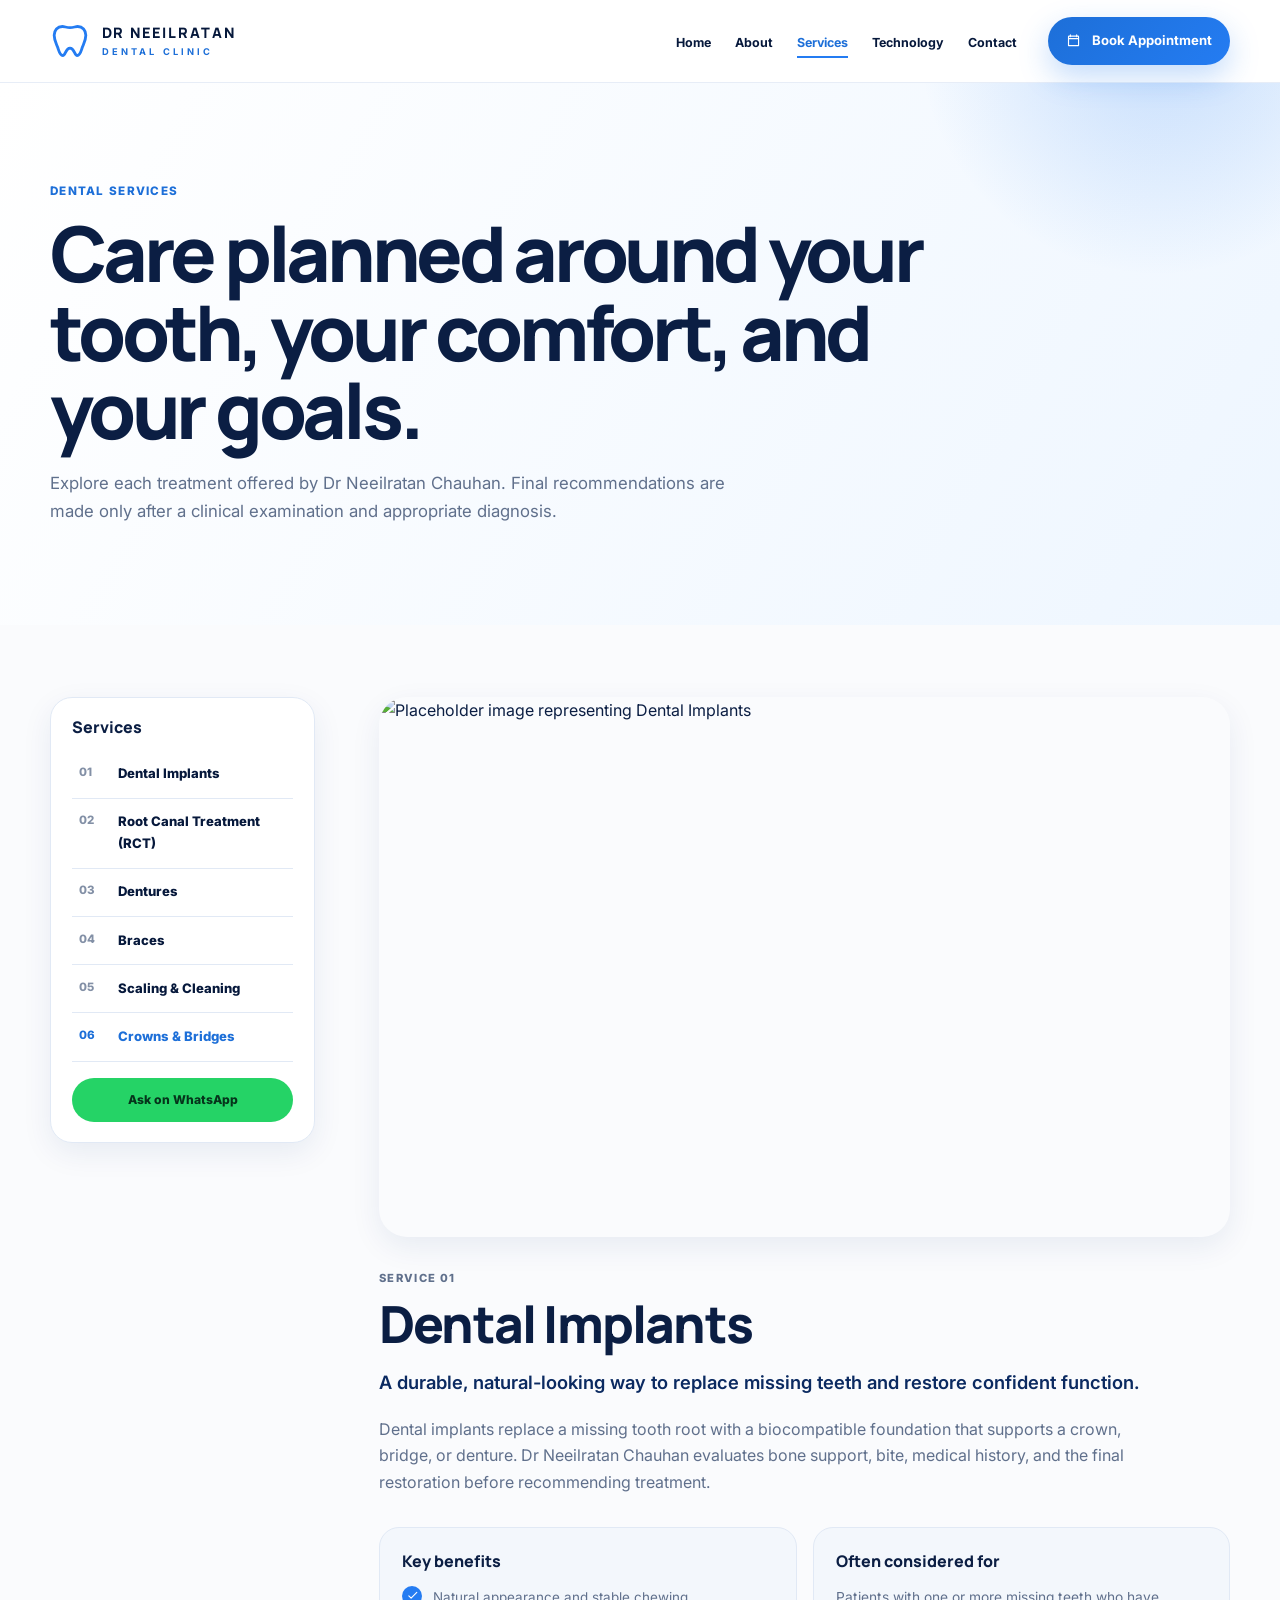
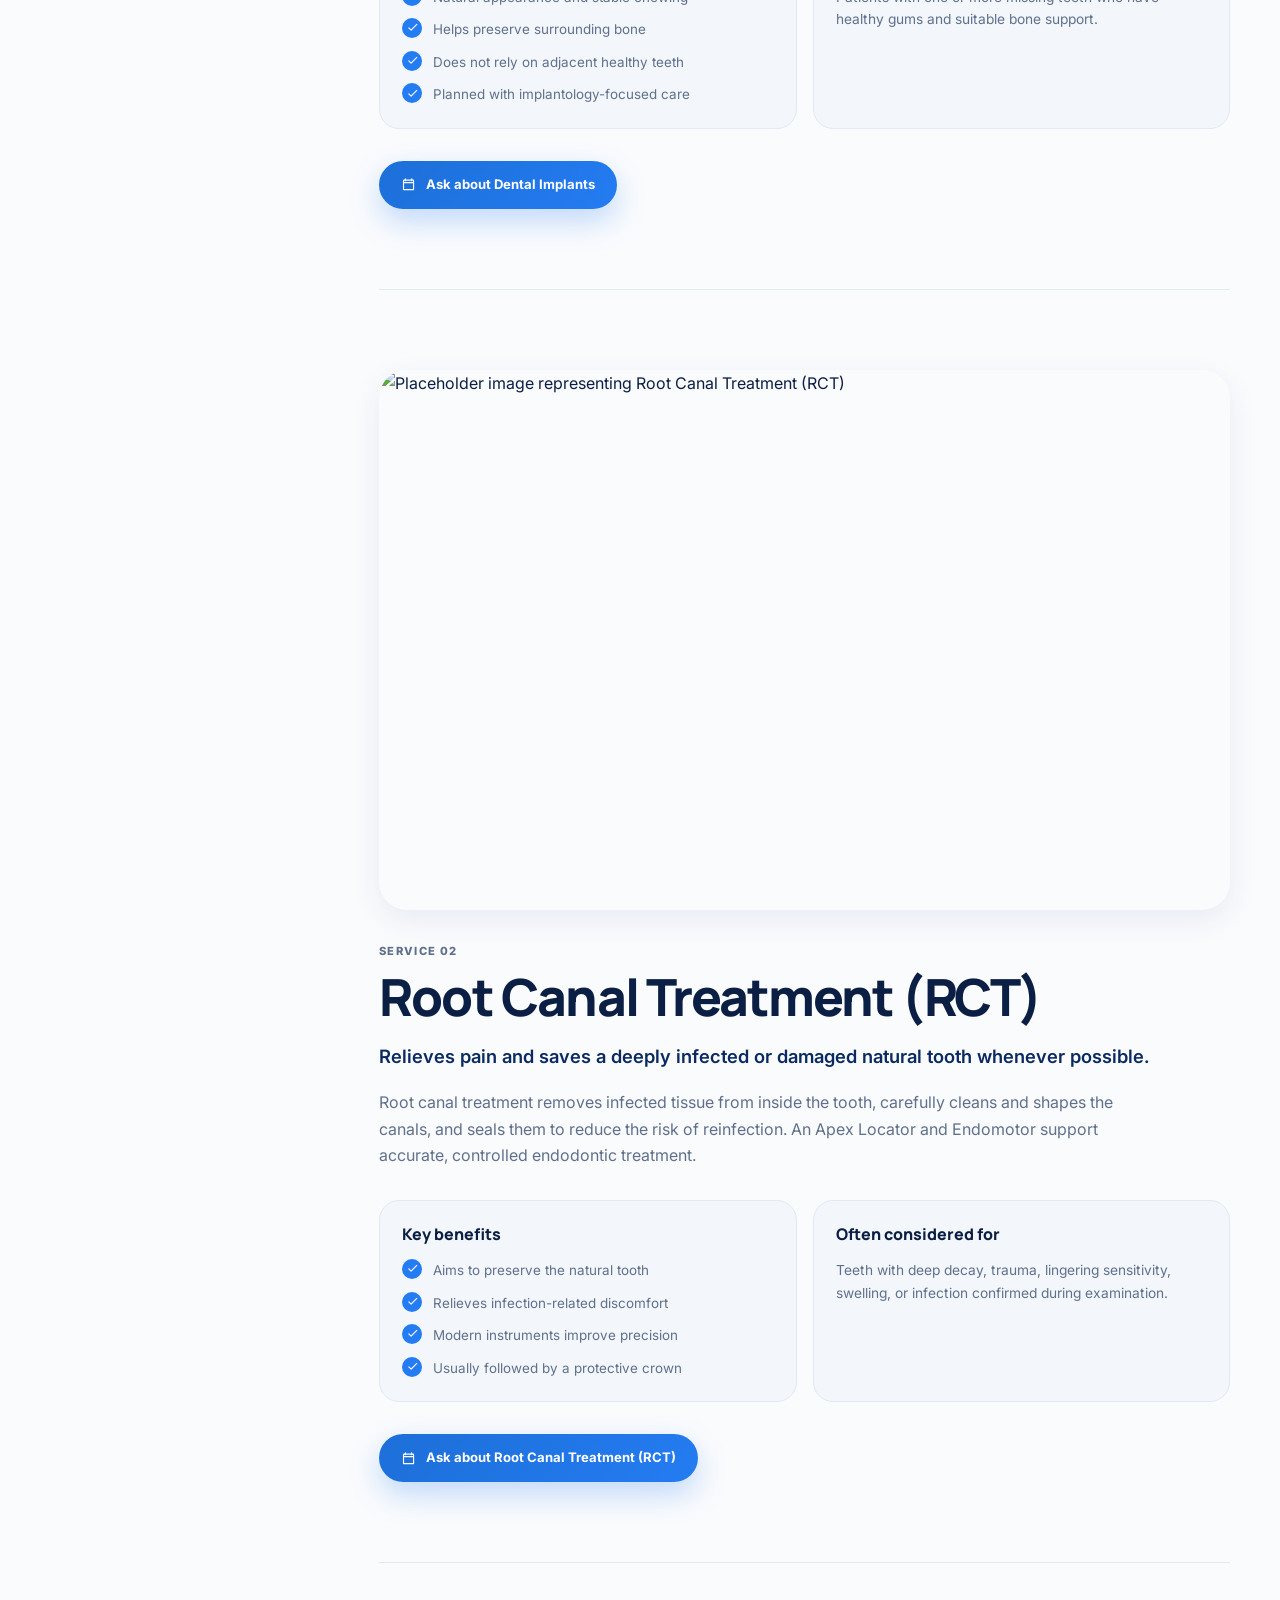
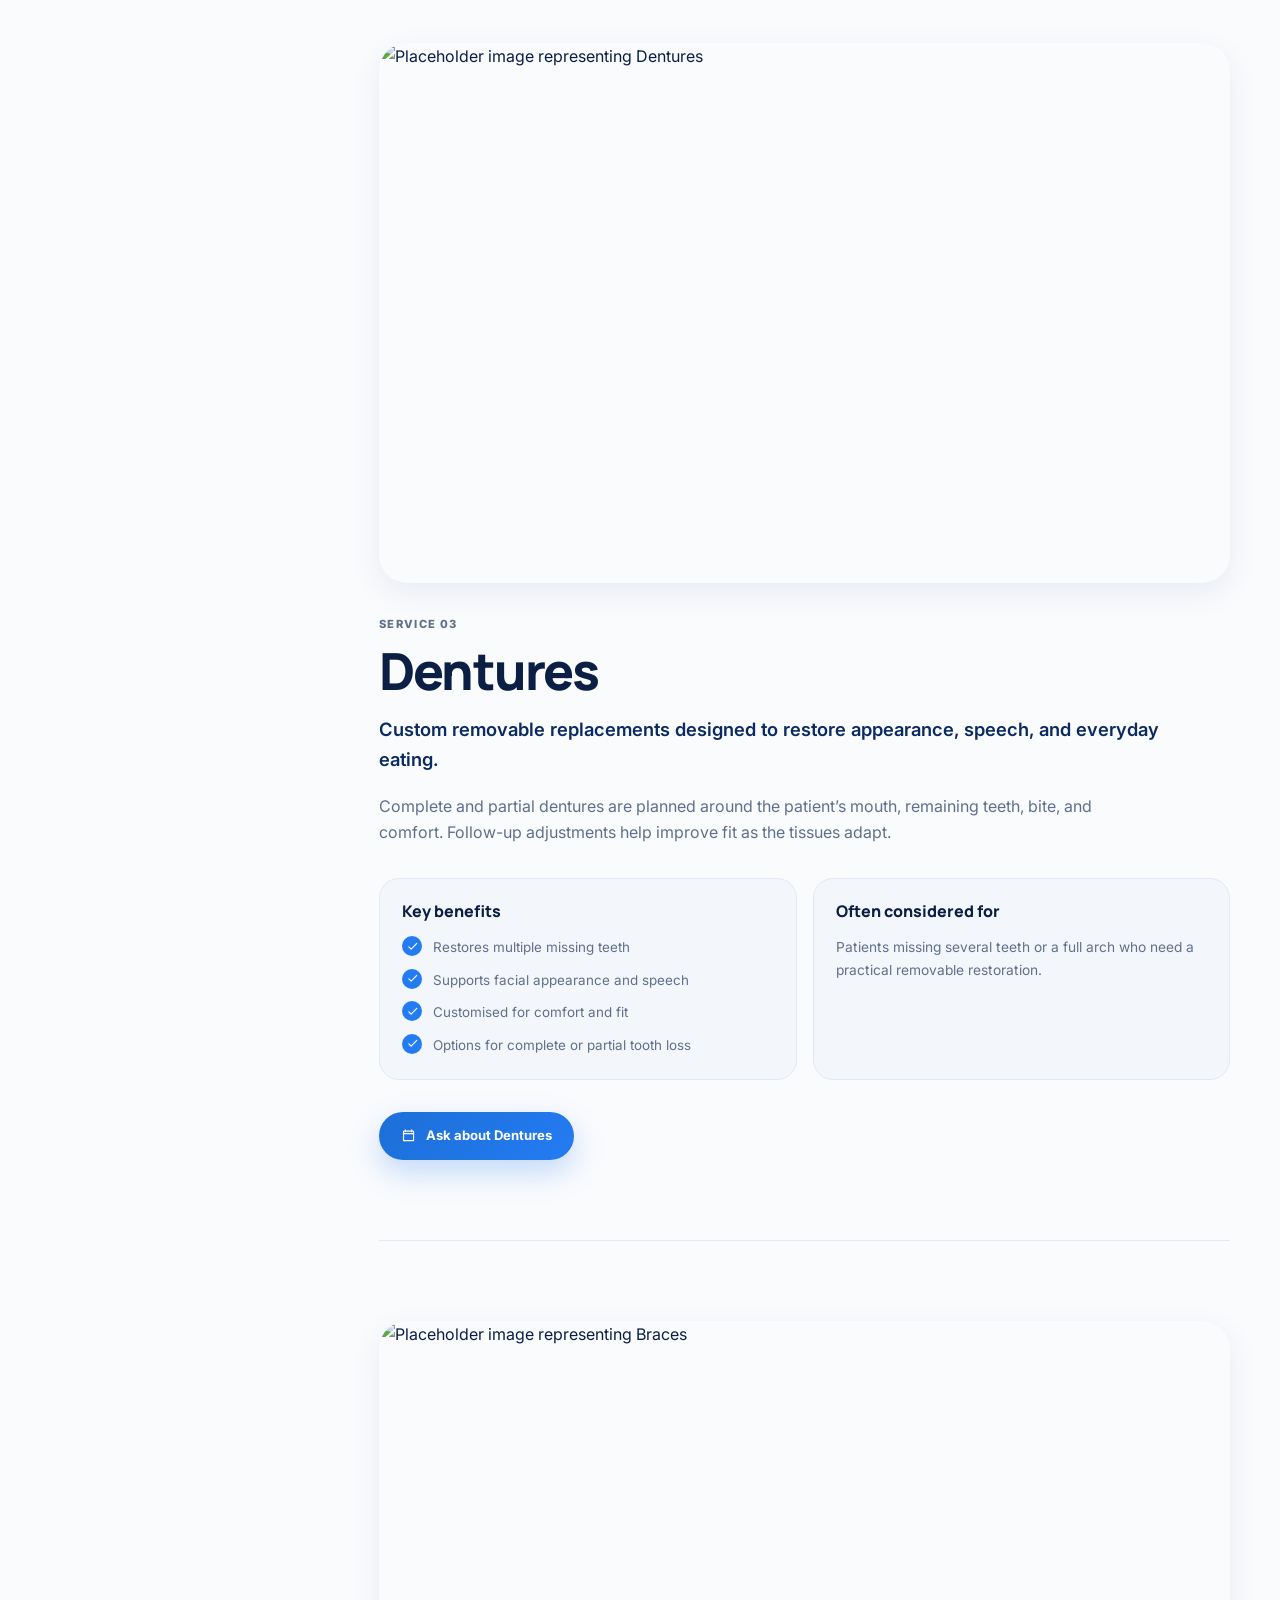
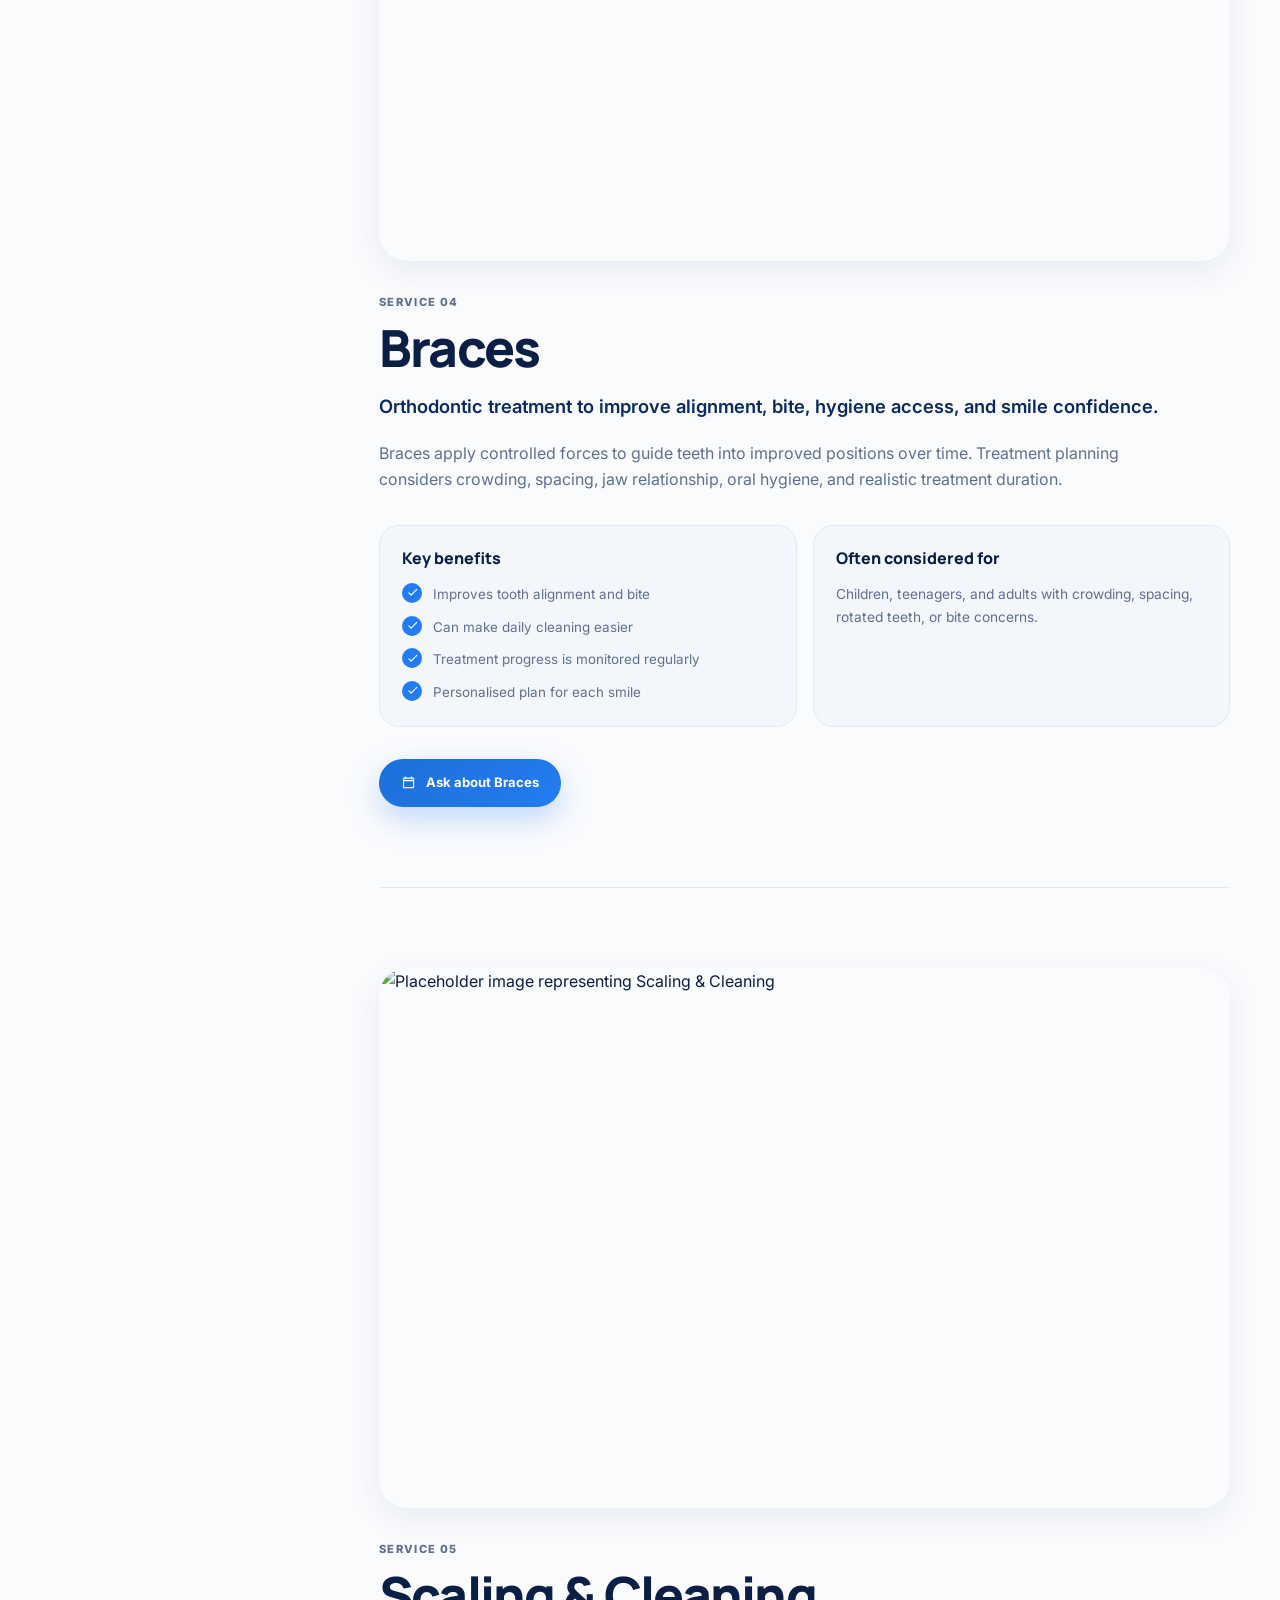
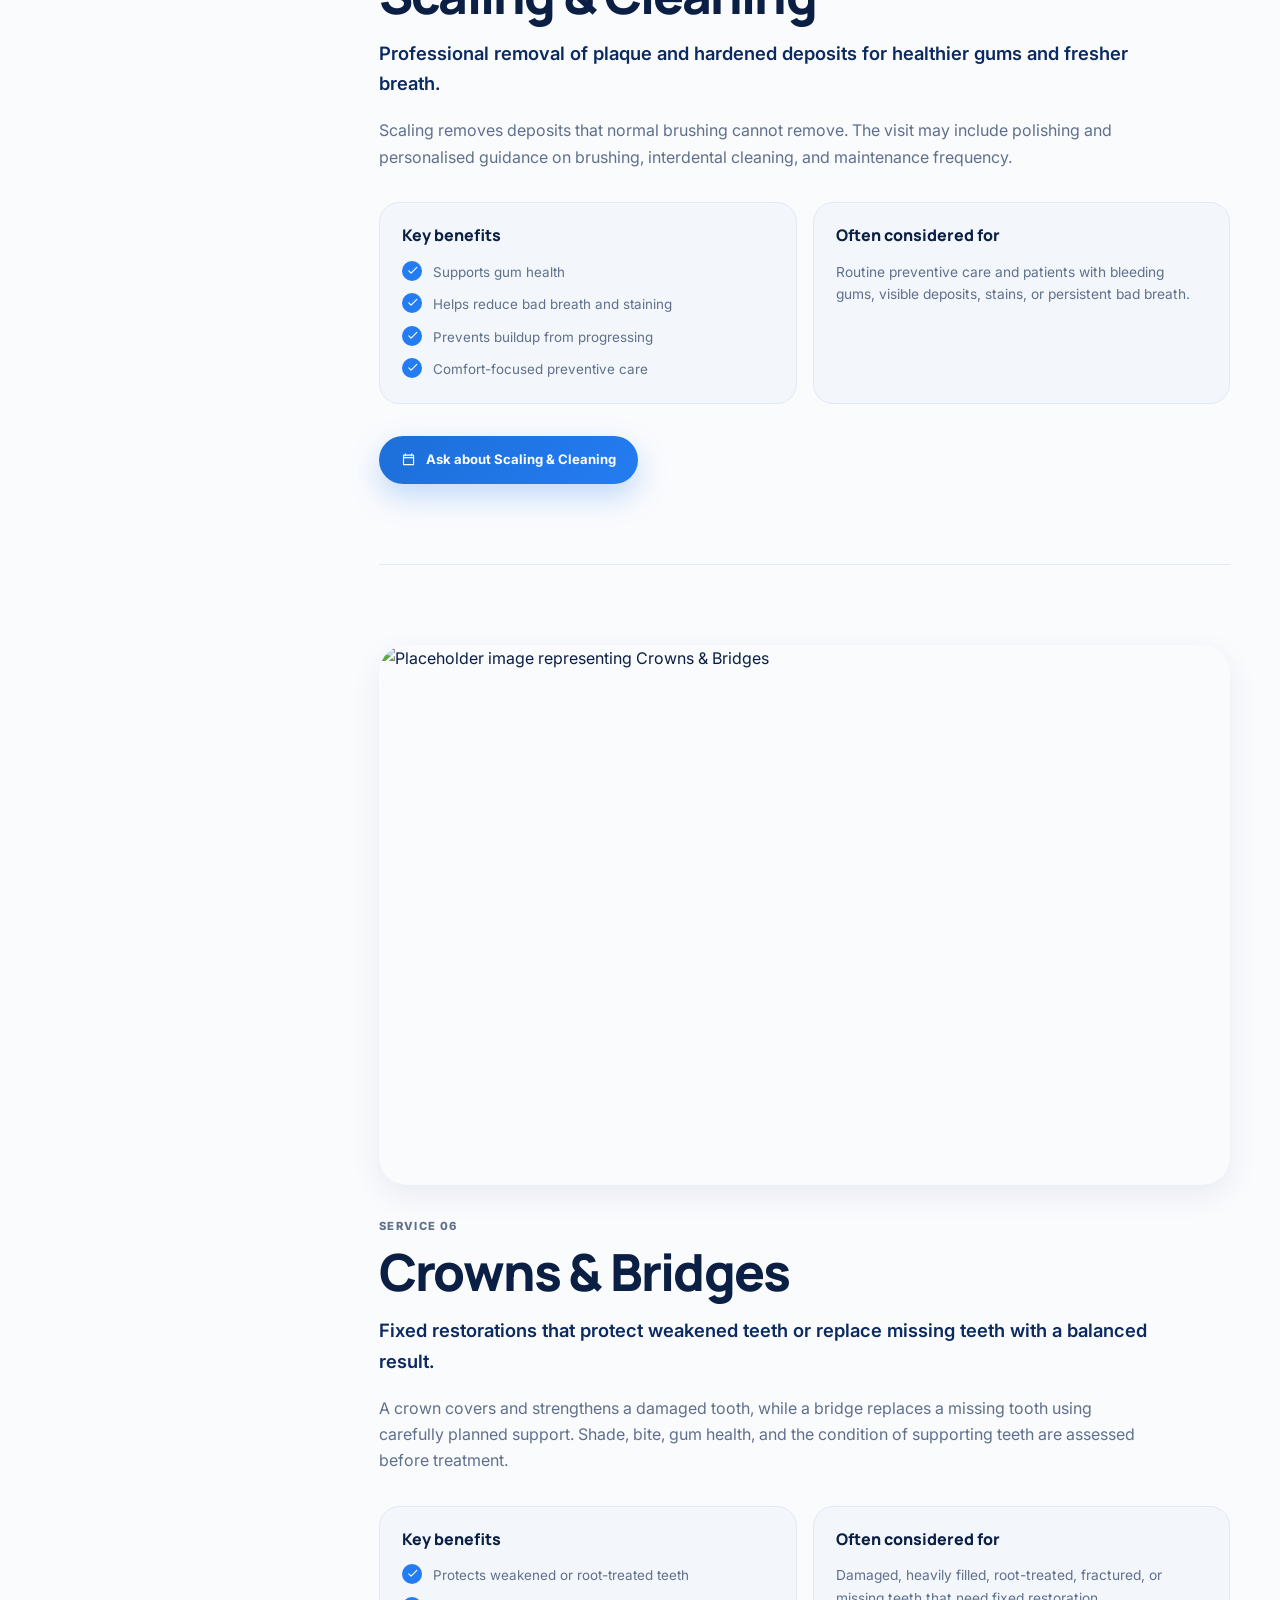
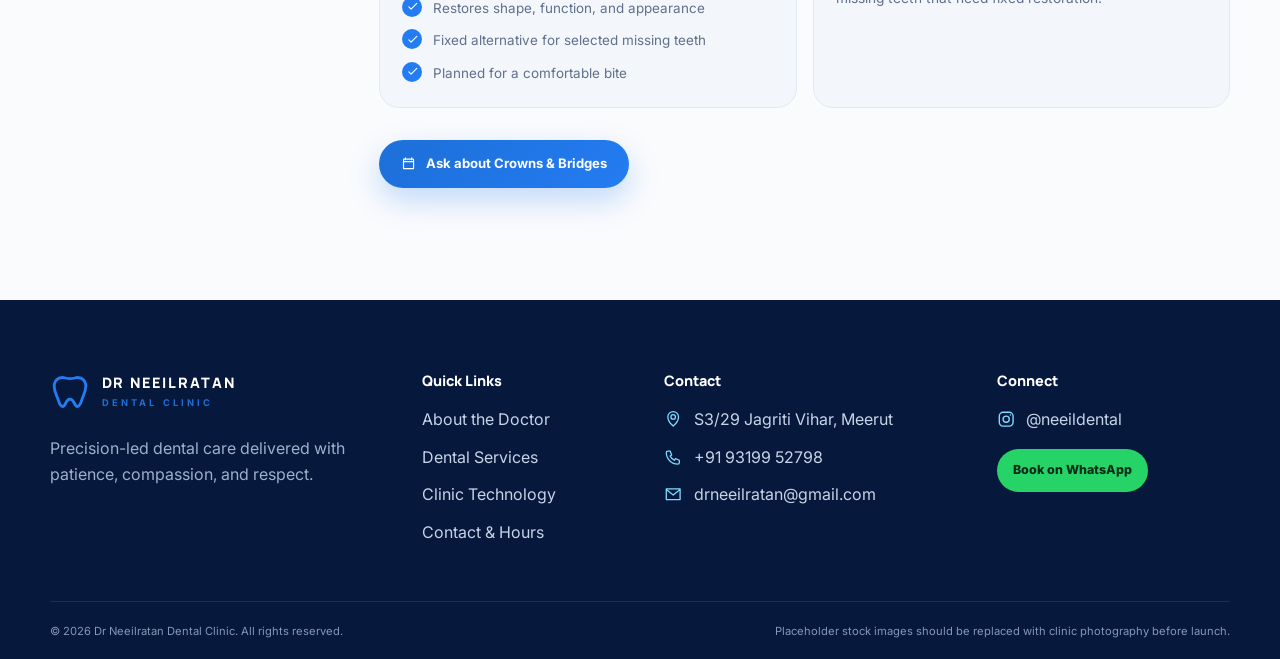
==== services.html @ 97192f5d "Add files via upload" ====
<!doctype html>
<html lang="en">

<head>
  <meta charset="utf-8">
  <meta name="viewport" content="width=device-width, initial-scale=1">
  <title>Dental Services | Dr Neeilratan Dental Clinic</title>
  <meta name="description"
    content="Detailed information about implants, RCT, dentures, braces, scaling, crowns and bridges in Meerut.">
  <meta name="theme-color" content="#0B2A61">
  <link rel="preconnect" href="https://fonts.googleapis.com">
  <link rel="preconnect" href="https://fonts.gstatic.com" crossorigin>
  <link
    href="https://fonts.googleapis.com/css2?family=Inter:wght@400;500;600;700&family=Manrope:wght@500;600;700;800&display=swap"
    rel="stylesheet">
  <script src="https://cdn.tailwindcss.com"></script>
  <link rel="stylesheet" href="custom.css">
</head>

<body class="site-body page-services" data-page="services">
  <!-- EL:SECTION | Global Header -->
  <header class="site-header" data-site-header>
    <a class="skip-link" href="#main-content">Skip to main content</a>
    <!-- EL:COLUMN -->
    <div class="site-header-inner page-shell">
      <!-- EL:WIDGET:Image + Heading -->
      <a class="brand-lockup" href="index.html" aria-label="Dr Neeilratan Dental Clinic home">
        <span class="brand-mark"><svg viewBox="0 0 24 24" aria-hidden="true">
            <path
              d="M7.4 3.3c1.5 0 2.4.7 4.6.7s3.1-.7 4.6-.7c2.9 0 4.9 2.2 4.9 5.3 0 2.7-1.2 4.8-2.1 7.2-.7 2-1.2 4.9-3.1 4.9-1.6 0-1.6-4.4-4.3-4.4s-2.7 4.4-4.3 4.4c-1.9 0-2.4-2.9-3.1-4.9-.9-2.4-2.1-4.5-2.1-7.2 0-3.1 2-5.3 4.9-5.3Z"
              fill="none" stroke="currentColor" stroke-width="1.7" stroke-linecap="round" stroke-linejoin="round" />
          </svg></span>
        <span class="brand-copy"><strong>DR NEEILRATAN</strong><small>DENTAL CLINIC</small></span>
      </a>
      <!-- /EL:WIDGET:Image + Heading -->
      <!-- EL:WIDGET:Icon -->
      <button class="mobile-menu-button" type="button" aria-expanded="false" aria-controls="primary-navigation"
        data-menu-button>
        <span class="sr-only">Open navigation</span>
        <span class="menu-open-icon"><svg viewBox="0 0 24 24" aria-hidden="true">
            <path d="M4 7h16M4 12h16M4 17h16" fill="none" stroke="currentColor" stroke-width="2"
              stroke-linecap="round" />
          </svg></span><span class="menu-close-icon"><svg viewBox="0 0 24 24" aria-hidden="true">
            <path d="m6 6 12 12M18 6 6 18" fill="none" stroke="currentColor" stroke-width="2" stroke-linecap="round" />
          </svg></span>
      </button>
      <!-- /EL:WIDGET:Icon -->
      <!-- EL:WIDGET:Nav Menu -->
      <nav class="primary-navigation" id="primary-navigation" aria-label="Primary navigation" data-mobile-menu>
        <ul class="site-nav-list">
          <li><a class="site-nav-link nav-link-home" href="index.html">Home</a></li>
          <li><a class="site-nav-link nav-link-about" href="about.html">About</a></li>
          <li><a class="site-nav-link nav-link-services" href="services.html" aria-current="page">Services</a></li>
          <li><a class="site-nav-link nav-link-technology" href="technology.html">Technology</a></li>
          <li><a class="site-nav-link nav-link-contact" href="contact.html">Contact</a></li>
        </ul>
        <a class="button-primary header-book-button" href="book-appointment.html"><span class="icon-svg "><svg
              viewBox="0 0 24 24" aria-hidden="true">
              <path d="M7 3v3m10-3v3M4 9h16M5 5h14a1 1 0 0 1 1 1v14H4V6a1 1 0 0 1 1-1Z" fill="none"
                stroke="currentColor" stroke-width="1.8" stroke-linecap="round" stroke-linejoin="round" />
            </svg></span><span>Book Appointment</span></a>
      </nav>
      <!-- /EL:WIDGET:Nav Menu -->
    </div>
    <!-- /EL:COLUMN -->
  </header>
  <!-- /EL:SECTION -->
  <main id="main-content">
    <!-- EL:SECTION | Page Hero -->
    <section class="inner-page-hero">
      <div class="page-shell"><!-- EL:WIDGET:Text -->
        <p class="eyebrow-label">DENTAL SERVICES</p><!-- /EL:WIDGET:Text --><!-- EL:WIDGET:Heading -->
        <h1>Care planned around your tooth, your comfort, and your goals.</h1>
        <!-- /EL:WIDGET:Heading --><!-- EL:WIDGET:Text -->
        <p>Explore each treatment offered by Dr Neeilratan Chauhan. Final recommendations are made only after a clinical
          examination and appropriate diagnosis.</p><!-- /EL:WIDGET:Text -->
      </div>
    </section>
    <!-- /EL:SECTION -->
    <!-- EL:SECTION | Services Layout -->
    <section class="detail-page-section">
      <div class="page-shell detail-page-grid">
        <!-- EL:COLUMN -->
        <aside class="detail-sidebar" aria-label="Services menu"><!-- EL:WIDGET:Heading -->
          <h2>Services</h2><!-- /EL:WIDGET:Heading --><!-- EL:WIDGET:Icon List -->
          <ol>
            <li><a class="detail-menu-link" href="#implants" data-detail-link>01 <span>Dental Implants</span></a></li>
            <li><a class="detail-menu-link" href="#rct" data-detail-link>02 <span>Root Canal Treatment (RCT)</span></a>
            </li>
            <li><a class="detail-menu-link" href="#dentures" data-detail-link>03 <span>Dentures</span></a></li>
            <li><a class="detail-menu-link" href="#braces" data-detail-link>04 <span>Braces</span></a></li>
            <li><a class="detail-menu-link" href="#scaling" data-detail-link>05 <span>Scaling & Cleaning</span></a></li>
            <li><a class="detail-menu-link" href="#crowns-bridges" data-detail-link>06 <span>Crowns & Bridges</span></a>
            </li>
          </ol><!-- /EL:WIDGET:Icon List --><!-- EL:WIDGET:Button --><a class="sidebar-whatsapp"
            href="https://wa.me/919319952798?text=Hello%20Dr%20Neeilratan%20Dental%20Clinic%2C%20I%20have%20a%20question%20about%20a%20dental%20service."
            target="_blank" rel="noopener noreferrer">Ask on WhatsApp</a><!-- /EL:WIDGET:Button -->
        </aside><!-- /EL:COLUMN -->
        <!-- EL:COLUMN -->
        <div class="detail-content-stack"><!-- EL:SECTION | Service Detail -->
          <section class="detail-content-section" id="implants" data-detail-section>
            <!-- EL:WIDGET:Image -->
            <!-- Placeholder photo: Unsplash — Katarzyna Zygnerska (@katasha). Replace with real treatment/clinic photography. -->
            <img class="detail-hero-image"
              src="https://images.unsplash.com/photo-1771442873035-474765b40ac6?auto=format&fit=crop&w=1400&q=82"
              alt="Placeholder image representing Dental Implants" width="1400" height="850" loading="lazy">
            <!-- /EL:WIDGET:Image -->
            <!-- EL:WIDGET:Heading -->
            <p class="detail-kicker">SERVICE 01</p>
            <h2>Dental Implants</h2><!-- /EL:WIDGET:Heading -->
            <!-- EL:WIDGET:Text -->
            <p class="detail-lead">A durable, natural-looking way to replace missing teeth and restore confident
              function.</p>
            <p>Dental implants replace a missing tooth root with a biocompatible foundation that supports a crown,
              bridge, or denture. Dr Neeilratan Chauhan evaluates bone support, bite, medical history, and the final
              restoration before recommending treatment.</p><!-- /EL:WIDGET:Text -->
            <!-- EL:INNER-SECTION -->
            <div class="detail-info-grid">
              <div><!-- EL:WIDGET:Heading -->
                <h3>Key benefits</h3><!-- /EL:WIDGET:Heading --><!-- EL:WIDGET:Icon List -->
                <ul>
                  <li><span class="icon-svg "><svg viewBox="0 0 24 24" aria-hidden="true">
                        <path d="m5 12 4 4L19 6" fill="none" stroke="currentColor" stroke-width="2"
                          stroke-linecap="round" stroke-linejoin="round" />
                      </svg></span><span>Natural appearance and stable chewing</span></li>
                  <li><span class="icon-svg "><svg viewBox="0 0 24 24" aria-hidden="true">
                        <path d="m5 12 4 4L19 6" fill="none" stroke="currentColor" stroke-width="2"
                          stroke-linecap="round" stroke-linejoin="round" />
                      </svg></span><span>Helps preserve surrounding bone</span></li>
                  <li><span class="icon-svg "><svg viewBox="0 0 24 24" aria-hidden="true">
                        <path d="m5 12 4 4L19 6" fill="none" stroke="currentColor" stroke-width="2"
                          stroke-linecap="round" stroke-linejoin="round" />
                      </svg></span><span>Does not rely on adjacent healthy teeth</span></li>
                  <li><span class="icon-svg "><svg viewBox="0 0 24 24" aria-hidden="true">
                        <path d="m5 12 4 4L19 6" fill="none" stroke="currentColor" stroke-width="2"
                          stroke-linecap="round" stroke-linejoin="round" />
                      </svg></span><span>Planned with implantology-focused care</span></li>
                </ul><!-- /EL:WIDGET:Icon List -->
              </div>
              <div><!-- EL:WIDGET:Heading -->
                <h3>Often considered for</h3><!-- /EL:WIDGET:Heading --><!-- EL:WIDGET:Text -->
                <p>Patients with one or more missing teeth who have healthy gums and suitable bone support.</p>
                <!-- /EL:WIDGET:Text -->
              </div>
            </div>
            <!-- /EL:INNER-SECTION -->
            <!-- EL:WIDGET:Button --><a class="button-primary" href="book-appointment.html?service=implants"><span
                class="icon-svg "><svg viewBox="0 0 24 24" aria-hidden="true">
                  <path d="M7 3v3m10-3v3M4 9h16M5 5h14a1 1 0 0 1 1 1v14H4V6a1 1 0 0 1 1-1Z" fill="none"
                    stroke="currentColor" stroke-width="1.8" stroke-linecap="round" stroke-linejoin="round" />
                </svg></span> Ask about Dental Implants</a><!-- /EL:WIDGET:Button -->
          </section>
          <!-- /EL:SECTION --><!-- EL:SECTION | Service Detail -->
          <section class="detail-content-section" id="rct" data-detail-section>
            <!-- EL:WIDGET:Image -->
            <!-- Placeholder photo: Unsplash — Ozkan Guner (@dentistozkanguner). Replace with real treatment/clinic photography. -->
            <img class="detail-hero-image"
              src="https://images.unsplash.com/photo-1657470179447-0f5aa16daa91?auto=format&fit=crop&w=1400&q=82"
              alt="Placeholder image representing Root Canal Treatment (RCT)" width="1400" height="850" loading="lazy">
            <!-- /EL:WIDGET:Image -->
            <!-- EL:WIDGET:Heading -->
            <p class="detail-kicker">SERVICE 02</p>
            <h2>Root Canal Treatment (RCT)</h2><!-- /EL:WIDGET:Heading -->
            <!-- EL:WIDGET:Text -->
            <p class="detail-lead">Relieves pain and saves a deeply infected or damaged natural tooth whenever possible.
            </p>
            <p>Root canal treatment removes infected tissue from inside the tooth, carefully cleans and shapes the
              canals, and seals them to reduce the risk of reinfection. An Apex Locator and Endomotor support accurate,
              controlled endodontic treatment.</p><!-- /EL:WIDGET:Text -->
            <!-- EL:INNER-SECTION -->
            <div class="detail-info-grid">
              <div><!-- EL:WIDGET:Heading -->
                <h3>Key benefits</h3><!-- /EL:WIDGET:Heading --><!-- EL:WIDGET:Icon List -->
                <ul>
                  <li><span class="icon-svg "><svg viewBox="0 0 24 24" aria-hidden="true">
                        <path d="m5 12 4 4L19 6" fill="none" stroke="currentColor" stroke-width="2"
                          stroke-linecap="round" stroke-linejoin="round" />
                      </svg></span><span>Aims to preserve the natural tooth</span></li>
                  <li><span class="icon-svg "><svg viewBox="0 0 24 24" aria-hidden="true">
                        <path d="m5 12 4 4L19 6" fill="none" stroke="currentColor" stroke-width="2"
                          stroke-linecap="round" stroke-linejoin="round" />
                      </svg></span><span>Relieves infection-related discomfort</span></li>
                  <li><span class="icon-svg "><svg viewBox="0 0 24 24" aria-hidden="true">
                        <path d="m5 12 4 4L19 6" fill="none" stroke="currentColor" stroke-width="2"
                          stroke-linecap="round" stroke-linejoin="round" />
                      </svg></span><span>Modern instruments improve precision</span></li>
                  <li><span class="icon-svg "><svg viewBox="0 0 24 24" aria-hidden="true">
                        <path d="m5 12 4 4L19 6" fill="none" stroke="currentColor" stroke-width="2"
                          stroke-linecap="round" stroke-linejoin="round" />
                      </svg></span><span>Usually followed by a protective crown</span></li>
                </ul><!-- /EL:WIDGET:Icon List -->
              </div>
              <div><!-- EL:WIDGET:Heading -->
                <h3>Often considered for</h3><!-- /EL:WIDGET:Heading --><!-- EL:WIDGET:Text -->
                <p>Teeth with deep decay, trauma, lingering sensitivity, swelling, or infection confirmed during
                  examination.</p><!-- /EL:WIDGET:Text -->
              </div>
            </div>
            <!-- /EL:INNER-SECTION -->
            <!-- EL:WIDGET:Button --><a class="button-primary" href="book-appointment.html?service=rct"><span
                class="icon-svg "><svg viewBox="0 0 24 24" aria-hidden="true">
                  <path d="M7 3v3m10-3v3M4 9h16M5 5h14a1 1 0 0 1 1 1v14H4V6a1 1 0 0 1 1-1Z" fill="none"
                    stroke="currentColor" stroke-width="1.8" stroke-linecap="round" stroke-linejoin="round" />
                </svg></span> Ask about Root Canal Treatment (RCT)</a><!-- /EL:WIDGET:Button -->
          </section>
          <!-- /EL:SECTION --><!-- EL:SECTION | Service Detail -->
          <section class="detail-content-section" id="dentures" data-detail-section>
            <!-- EL:WIDGET:Image -->
            <!-- Placeholder photo: Unsplash — Quang Tri Nguyen (@quangtri). Replace with real treatment/clinic photography. -->
            <img class="detail-hero-image"
              src="https://images.unsplash.com/photo-1562330743-fbc6ef07ca78?auto=format&fit=crop&w=1400&q=82"
              alt="Placeholder image representing Dentures" width="1400" height="850" loading="lazy">
            <!-- /EL:WIDGET:Image -->
            <!-- EL:WIDGET:Heading -->
            <p class="detail-kicker">SERVICE 03</p>
            <h2>Dentures</h2><!-- /EL:WIDGET:Heading -->
            <!-- EL:WIDGET:Text -->
            <p class="detail-lead">Custom removable replacements designed to restore appearance, speech, and everyday
              eating.</p>
            <p>Complete and partial dentures are planned around the patient’s mouth, remaining teeth, bite, and comfort.
              Follow-up adjustments help improve fit as the tissues adapt.</p><!-- /EL:WIDGET:Text -->
            <!-- EL:INNER-SECTION -->
            <div class="detail-info-grid">
              <div><!-- EL:WIDGET:Heading -->
                <h3>Key benefits</h3><!-- /EL:WIDGET:Heading --><!-- EL:WIDGET:Icon List -->
                <ul>
                  <li><span class="icon-svg "><svg viewBox="0 0 24 24" aria-hidden="true">
                        <path d="m5 12 4 4L19 6" fill="none" stroke="currentColor" stroke-width="2"
                          stroke-linecap="round" stroke-linejoin="round" />
                      </svg></span><span>Restores multiple missing teeth</span></li>
                  <li><span class="icon-svg "><svg viewBox="0 0 24 24" aria-hidden="true">
                        <path d="m5 12 4 4L19 6" fill="none" stroke="currentColor" stroke-width="2"
                          stroke-linecap="round" stroke-linejoin="round" />
                      </svg></span><span>Supports facial appearance and speech</span></li>
                  <li><span class="icon-svg "><svg viewBox="0 0 24 24" aria-hidden="true">
                        <path d="m5 12 4 4L19 6" fill="none" stroke="currentColor" stroke-width="2"
                          stroke-linecap="round" stroke-linejoin="round" />
                      </svg></span><span>Customised for comfort and fit</span></li>
                  <li><span class="icon-svg "><svg viewBox="0 0 24 24" aria-hidden="true">
                        <path d="m5 12 4 4L19 6" fill="none" stroke="currentColor" stroke-width="2"
                          stroke-linecap="round" stroke-linejoin="round" />
                      </svg></span><span>Options for complete or partial tooth loss</span></li>
                </ul><!-- /EL:WIDGET:Icon List -->
              </div>
              <div><!-- EL:WIDGET:Heading -->
                <h3>Often considered for</h3><!-- /EL:WIDGET:Heading --><!-- EL:WIDGET:Text -->
                <p>Patients missing several teeth or a full arch who need a practical removable restoration.</p>
                <!-- /EL:WIDGET:Text -->
              </div>
            </div>
            <!-- /EL:INNER-SECTION -->
            <!-- EL:WIDGET:Button --><a class="button-primary" href="book-appointment.html?service=dentures"><span
                class="icon-svg "><svg viewBox="0 0 24 24" aria-hidden="true">
                  <path d="M7 3v3m10-3v3M4 9h16M5 5h14a1 1 0 0 1 1 1v14H4V6a1 1 0 0 1 1-1Z" fill="none"
                    stroke="currentColor" stroke-width="1.8" stroke-linecap="round" stroke-linejoin="round" />
                </svg></span> Ask about Dentures</a><!-- /EL:WIDGET:Button -->
          </section>
          <!-- /EL:SECTION --><!-- EL:SECTION | Service Detail -->
          <section class="detail-content-section" id="braces" data-detail-section>
            <!-- EL:WIDGET:Image -->
            <!-- Placeholder photo: Unsplash — Katarzyna Zygnerska (@katasha). Replace with real treatment/clinic photography. -->
            <img class="detail-hero-image"
              src="https://images.unsplash.com/photo-1720685193964-4529228a33c1?auto=format&fit=crop&w=1400&q=82"
              alt="Placeholder image representing Braces" width="1400" height="850" loading="lazy">
            <!-- /EL:WIDGET:Image -->
            <!-- EL:WIDGET:Heading -->
            <p class="detail-kicker">SERVICE 04</p>
            <h2>Braces</h2><!-- /EL:WIDGET:Heading -->
            <!-- EL:WIDGET:Text -->
            <p class="detail-lead">Orthodontic treatment to improve alignment, bite, hygiene access, and smile
              confidence.</p>
            <p>Braces apply controlled forces to guide teeth into improved positions over time. Treatment planning
              considers crowding, spacing, jaw relationship, oral hygiene, and realistic treatment duration.</p>
            <!-- /EL:WIDGET:Text -->
            <!-- EL:INNER-SECTION -->
            <div class="detail-info-grid">
              <div><!-- EL:WIDGET:Heading -->
                <h3>Key benefits</h3><!-- /EL:WIDGET:Heading --><!-- EL:WIDGET:Icon List -->
                <ul>
                  <li><span class="icon-svg "><svg viewBox="0 0 24 24" aria-hidden="true">
                        <path d="m5 12 4 4L19 6" fill="none" stroke="currentColor" stroke-width="2"
                          stroke-linecap="round" stroke-linejoin="round" />
                      </svg></span><span>Improves tooth alignment and bite</span></li>
                  <li><span class="icon-svg "><svg viewBox="0 0 24 24" aria-hidden="true">
                        <path d="m5 12 4 4L19 6" fill="none" stroke="currentColor" stroke-width="2"
                          stroke-linecap="round" stroke-linejoin="round" />
                      </svg></span><span>Can make daily cleaning easier</span></li>
                  <li><span class="icon-svg "><svg viewBox="0 0 24 24" aria-hidden="true">
                        <path d="m5 12 4 4L19 6" fill="none" stroke="currentColor" stroke-width="2"
                          stroke-linecap="round" stroke-linejoin="round" />
                      </svg></span><span>Treatment progress is monitored regularly</span></li>
                  <li><span class="icon-svg "><svg viewBox="0 0 24 24" aria-hidden="true">
                        <path d="m5 12 4 4L19 6" fill="none" stroke="currentColor" stroke-width="2"
                          stroke-linecap="round" stroke-linejoin="round" />
                      </svg></span><span>Personalised plan for each smile</span></li>
                </ul><!-- /EL:WIDGET:Icon List -->
              </div>
              <div><!-- EL:WIDGET:Heading -->
                <h3>Often considered for</h3><!-- /EL:WIDGET:Heading --><!-- EL:WIDGET:Text -->
                <p>Children, teenagers, and adults with crowding, spacing, rotated teeth, or bite concerns.</p>
                <!-- /EL:WIDGET:Text -->
              </div>
            </div>
            <!-- /EL:INNER-SECTION -->
            <!-- EL:WIDGET:Button --><a class="button-primary" href="book-appointment.html?service=braces"><span
                class="icon-svg "><svg viewBox="0 0 24 24" aria-hidden="true">
                  <path d="M7 3v3m10-3v3M4 9h16M5 5h14a1 1 0 0 1 1 1v14H4V6a1 1 0 0 1 1-1Z" fill="none"
                    stroke="currentColor" stroke-width="1.8" stroke-linecap="round" stroke-linejoin="round" />
                </svg></span> Ask about Braces</a><!-- /EL:WIDGET:Button -->
          </section>
          <!-- /EL:SECTION --><!-- EL:SECTION | Service Detail -->
          <section class="detail-content-section" id="scaling" data-detail-section>
            <!-- EL:WIDGET:Image -->
            <!-- Placeholder photo: Unsplash — Caroline LM (@carocaro1987). Replace with real treatment/clinic photography. -->
            <img class="detail-hero-image"
              src="https://images.unsplash.com/photo-1606811971618-4486d14f3f99?auto=format&fit=crop&w=1400&q=82"
              alt="Placeholder image representing Scaling & Cleaning" width="1400" height="850" loading="lazy">
            <!-- /EL:WIDGET:Image -->
            <!-- EL:WIDGET:Heading -->
            <p class="detail-kicker">SERVICE 05</p>
            <h2>Scaling & Cleaning</h2><!-- /EL:WIDGET:Heading -->
            <!-- EL:WIDGET:Text -->
            <p class="detail-lead">Professional removal of plaque and hardened deposits for healthier gums and fresher
              breath.</p>
            <p>Scaling removes deposits that normal brushing cannot remove. The visit may include polishing and
              personalised guidance on brushing, interdental cleaning, and maintenance frequency.</p>
            <!-- /EL:WIDGET:Text -->
            <!-- EL:INNER-SECTION -->
            <div class="detail-info-grid">
              <div><!-- EL:WIDGET:Heading -->
                <h3>Key benefits</h3><!-- /EL:WIDGET:Heading --><!-- EL:WIDGET:Icon List -->
                <ul>
                  <li><span class="icon-svg "><svg viewBox="0 0 24 24" aria-hidden="true">
                        <path d="m5 12 4 4L19 6" fill="none" stroke="currentColor" stroke-width="2"
                          stroke-linecap="round" stroke-linejoin="round" />
                      </svg></span><span>Supports gum health</span></li>
                  <li><span class="icon-svg "><svg viewBox="0 0 24 24" aria-hidden="true">
                        <path d="m5 12 4 4L19 6" fill="none" stroke="currentColor" stroke-width="2"
                          stroke-linecap="round" stroke-linejoin="round" />
                      </svg></span><span>Helps reduce bad breath and staining</span></li>
                  <li><span class="icon-svg "><svg viewBox="0 0 24 24" aria-hidden="true">
                        <path d="m5 12 4 4L19 6" fill="none" stroke="currentColor" stroke-width="2"
                          stroke-linecap="round" stroke-linejoin="round" />
                      </svg></span><span>Prevents buildup from progressing</span></li>
                  <li><span class="icon-svg "><svg viewBox="0 0 24 24" aria-hidden="true">
                        <path d="m5 12 4 4L19 6" fill="none" stroke="currentColor" stroke-width="2"
                          stroke-linecap="round" stroke-linejoin="round" />
                      </svg></span><span>Comfort-focused preventive care</span></li>
                </ul><!-- /EL:WIDGET:Icon List -->
              </div>
              <div><!-- EL:WIDGET:Heading -->
                <h3>Often considered for</h3><!-- /EL:WIDGET:Heading --><!-- EL:WIDGET:Text -->
                <p>Routine preventive care and patients with bleeding gums, visible deposits, stains, or persistent bad
                  breath.</p><!-- /EL:WIDGET:Text -->
              </div>
            </div>
            <!-- /EL:INNER-SECTION -->
            <!-- EL:WIDGET:Button --><a class="button-primary" href="book-appointment.html?service=scaling"><span
                class="icon-svg "><svg viewBox="0 0 24 24" aria-hidden="true">
                  <path d="M7 3v3m10-3v3M4 9h16M5 5h14a1 1 0 0 1 1 1v14H4V6a1 1 0 0 1 1-1Z" fill="none"
                    stroke="currentColor" stroke-width="1.8" stroke-linecap="round" stroke-linejoin="round" />
                </svg></span> Ask about Scaling & Cleaning</a><!-- /EL:WIDGET:Button -->
          </section>
          <!-- /EL:SECTION --><!-- EL:SECTION | Service Detail -->
          <section class="detail-content-section" id="crowns-bridges" data-detail-section>
            <!-- EL:WIDGET:Image -->
            <!-- Placeholder photo: Unsplash — Katarzyna Zygnerska (@katasha). Replace with real treatment/clinic photography. -->
            <img class="detail-hero-image"
              src="https://images.unsplash.com/photo-1771442873035-474765b40ac6?auto=format&fit=crop&w=1400&q=82"
              alt="Placeholder image representing Crowns & Bridges" width="1400" height="850" loading="lazy">
            <!-- /EL:WIDGET:Image -->
            <!-- EL:WIDGET:Heading -->
            <p class="detail-kicker">SERVICE 06</p>
            <h2>Crowns & Bridges</h2><!-- /EL:WIDGET:Heading -->
            <!-- EL:WIDGET:Text -->
            <p class="detail-lead">Fixed restorations that protect weakened teeth or replace missing teeth with a
              balanced result.</p>
            <p>A crown covers and strengthens a damaged tooth, while a bridge replaces a missing tooth using carefully
              planned support. Shade, bite, gum health, and the condition of supporting teeth are assessed before
              treatment.</p><!-- /EL:WIDGET:Text -->
            <!-- EL:INNER-SECTION -->
            <div class="detail-info-grid">
              <div><!-- EL:WIDGET:Heading -->
                <h3>Key benefits</h3><!-- /EL:WIDGET:Heading --><!-- EL:WIDGET:Icon List -->
                <ul>
                  <li><span class="icon-svg "><svg viewBox="0 0 24 24" aria-hidden="true">
                        <path d="m5 12 4 4L19 6" fill="none" stroke="currentColor" stroke-width="2"
                          stroke-linecap="round" stroke-linejoin="round" />
                      </svg></span><span>Protects weakened or root-treated teeth</span></li>
                  <li><span class="icon-svg "><svg viewBox="0 0 24 24" aria-hidden="true">
                        <path d="m5 12 4 4L19 6" fill="none" stroke="currentColor" stroke-width="2"
                          stroke-linecap="round" stroke-linejoin="round" />
                      </svg></span><span>Restores shape, function, and appearance</span></li>
                  <li><span class="icon-svg "><svg viewBox="0 0 24 24" aria-hidden="true">
                        <path d="m5 12 4 4L19 6" fill="none" stroke="currentColor" stroke-width="2"
                          stroke-linecap="round" stroke-linejoin="round" />
                      </svg></span><span>Fixed alternative for selected missing teeth</span></li>
                  <li><span class="icon-svg "><svg viewBox="0 0 24 24" aria-hidden="true">
                        <path d="m5 12 4 4L19 6" fill="none" stroke="currentColor" stroke-width="2"
                          stroke-linecap="round" stroke-linejoin="round" />
                      </svg></span><span>Planned for a comfortable bite</span></li>
                </ul><!-- /EL:WIDGET:Icon List -->
              </div>
              <div><!-- EL:WIDGET:Heading -->
                <h3>Often considered for</h3><!-- /EL:WIDGET:Heading --><!-- EL:WIDGET:Text -->
                <p>Damaged, heavily filled, root-treated, fractured, or missing teeth that need fixed restoration.</p>
                <!-- /EL:WIDGET:Text -->
              </div>
            </div>
            <!-- /EL:INNER-SECTION -->
            <!-- EL:WIDGET:Button --><a class="button-primary" href="book-appointment.html?service=crowns-bridges"><span
                class="icon-svg "><svg viewBox="0 0 24 24" aria-hidden="true">
                  <path d="M7 3v3m10-3v3M4 9h16M5 5h14a1 1 0 0 1 1 1v14H4V6a1 1 0 0 1 1-1Z" fill="none"
                    stroke="currentColor" stroke-width="1.8" stroke-linecap="round" stroke-linejoin="round" />
                </svg></span> Ask about Crowns & Bridges</a><!-- /EL:WIDGET:Button -->
          </section>
          <!-- /EL:SECTION -->
        </div><!-- /EL:COLUMN -->
      </div>
    </section>
    <!-- /EL:SECTION -->
  </main><!-- EL:SECTION | Footer -->
  <footer class="site-footer">
    <div class="page-shell footer-grid">
      <!-- EL:COLUMN -->
      <div class="footer-brand-column">
        <!-- EL:WIDGET:Heading -->
        <a class="brand-lockup brand-lockup-light" href="index.html">
          <span class="brand-mark"><svg viewBox="0 0 24 24" aria-hidden="true">
              <path
                d="M7.4 3.3c1.5 0 2.4.7 4.6.7s3.1-.7 4.6-.7c2.9 0 4.9 2.2 4.9 5.3 0 2.7-1.2 4.8-2.1 7.2-.7 2-1.2 4.9-3.1 4.9-1.6 0-1.6-4.4-4.3-4.4s-2.7 4.4-4.3 4.4c-1.9 0-2.4-2.9-3.1-4.9-.9-2.4-2.1-4.5-2.1-7.2 0-3.1 2-5.3 4.9-5.3Z"
                fill="none" stroke="currentColor" stroke-width="1.7" stroke-linecap="round" stroke-linejoin="round" />
            </svg></span>
          <span class="brand-copy"><strong>DR NEEILRATAN</strong><small>DENTAL CLINIC</small></span>
        </a>
        <!-- /EL:WIDGET:Heading -->
        <!-- EL:WIDGET:Text -->
        <p>Precision-led dental care delivered with patience, compassion, and respect.</p>
        <!-- /EL:WIDGET:Text -->
      </div>
      <!-- /EL:COLUMN -->
      <!-- EL:COLUMN -->
      <div>
        <!-- EL:WIDGET:Heading -->
        <h2 class="footer-heading">Quick Links</h2><!-- /EL:WIDGET:Heading -->
        <!-- EL:WIDGET:Icon List -->
        <ul class="footer-links">
          <li><a href="about.html">About the Doctor</a></li>
          <li><a href="services.html">Dental Services</a></li>
          <li><a href="technology.html">Clinic Technology</a></li>
          <li><a href="contact.html">Contact & Hours</a></li>
        </ul>
        <!-- /EL:WIDGET:Icon List -->
      </div>
      <!-- /EL:COLUMN -->
      <!-- EL:COLUMN -->
      <div>
        <!-- EL:WIDGET:Heading -->
        <h2 class="footer-heading">Contact</h2><!-- /EL:WIDGET:Heading -->
        <!-- EL:WIDGET:Icon List -->
        <ul class="footer-contact-list">
          <li><span class="icon-svg "><svg viewBox="0 0 24 24" aria-hidden="true">
                <path d="M12 21s7-6.1 7-12a7 7 0 1 0-14 0c0 5.9 7 12 7 12Zm0-9a3 3 0 1 0 0-6 3 3 0 0 0 0 6Z" fill="none"
                  stroke="currentColor" stroke-width="1.7" />
              </svg></span><span>S3/29 Jagriti Vihar, Meerut</span></li>
          <li><span class="icon-svg "><svg viewBox="0 0 24 24" aria-hidden="true">
                <path
                  d="M5 4h3l2 5-2 1.5a16 16 0 0 0 5.5 5.5L15 14l5 2v3c0 1.1-.9 2-2 2C9.7 21 3 14.3 3 6c0-1.1.9-2 2-2Z"
                  fill="none" stroke="currentColor" stroke-width="1.7" stroke-linejoin="round" />
              </svg></span><a href="tel:+919319952798">+91 93199 52798</a></li>
          <li><span class="icon-svg "><svg viewBox="0 0 24 24" aria-hidden="true">
                <path d="M3 5h18v14H3V5Zm0 1 9 7 9-7" fill="none" stroke="currentColor" stroke-width="1.7"
                  stroke-linejoin="round" />
              </svg></span><a href="mailto:drneeilratan@gmail.com">drneeilratan@gmail.com</a></li>
        </ul>
        <!-- /EL:WIDGET:Icon List -->
      </div>
      <!-- /EL:COLUMN -->
      <!-- EL:COLUMN -->
      <div>
        <!-- EL:WIDGET:Heading -->
        <h2 class="footer-heading">Connect</h2><!-- /EL:WIDGET:Heading -->
        <!-- EL:WIDGET:Button -->
        <a class="social-link" href="https://www.instagram.com/neeildental" target="_blank"
          rel="noopener noreferrer"><span class="icon-svg "><svg viewBox="0 0 24 24" aria-hidden="true">
              <rect x="3" y="3" width="18" height="18" rx="5" fill="none" stroke="currentColor" stroke-width="1.8" />
              <circle cx="12" cy="12" r="4" fill="none" stroke="currentColor" stroke-width="1.8" />
              <circle cx="17.5" cy="6.5" r="1" fill="currentColor" />
            </svg></span><span>@neeildental</span></a>
        <!-- /EL:WIDGET:Button -->
        <!-- EL:WIDGET:Button -->
        <a class="whatsapp-link"
          href="https://wa.me/919319952798?text=Hello%20Dr%20Neeilratan%20Dental%20Clinic%2C%20I%20would%20like%20to%20book%20an%20appointment."
          target="_blank" rel="noopener noreferrer">Book on WhatsApp</a>
        <!-- /EL:WIDGET:Button -->
      </div>
      <!-- /EL:COLUMN -->
    </div>
    <div class="page-shell footer-bottom">
      <p>© <span data-current-year></span> Dr Neeilratan Dental Clinic. All rights reserved.</p>
      <p>Placeholder stock images should be replaced with clinic photography before launch.</p>
    </div>
  </footer>
  <!-- /EL:SECTION -->
  <script src="script.js" defer></script>
</body>

</html>
---- custom.css ----
/*
DESIGN SYSTEM EXTRACTED FROM THE PROVIDED INSPIRATION IMAGE
============================================================
Color palette (sampled/visually matched):
--canvas: #FAFBFD; --surface: #FFFFFF; --surface-soft: #F3F7FC;
--navy-950: #06183B; --navy-900: #0B2A61; --navy-800: #123A77;
--blue-600: #1D6FD8; --blue-500: #247CF2; --cyan-300: #7EDCFF;
--text: #0B1E43; --text-muted: #60708C; --border: #E1E9F5.
Typography match: Manrope for headings (700–800), Inter for body (400–600).
Spacing rhythm: 8px base; most section gaps use 24/32/48/72/96px.
Components: pill CTAs, white cards with 18–28px radius, thin blue borders,
soft cool shadows, blue outline icons, floating information cards, and subtle
radial blue glows. Header uses a white surface, compact nav, and pill CTA.
*/

:root {
  --canvas: #fafbfd;
  --surface: #ffffff;
  --surface-soft: #f3f7fc;
  --surface-blue: #eaf4ff;
  --navy-950: #06183b;
  --navy-900: #0b2a61;
  --navy-800: #123a77;
  --blue-700: #175fbd;
  --blue-600: #1d6fd8;
  --blue-500: #247cf2;
  --cyan-300: #7edcff;
  --text: #0b1e43;
  --text-muted: #60708c;
  --border: #e1e9f5;
  --success: #16835f;
  --shadow-sm: 0 10px 30px rgba(17, 56, 112, 0.08);
  --shadow-md: 0 22px 60px rgba(14, 50, 103, 0.14);
  --shadow-lg: 0 30px 90px rgba(5, 34, 82, 0.22);
  --radius-sm: 14px;
  --radius-md: 22px;
  --radius-lg: 32px;
  --radius-pill: 999px;
  --section-space: clamp(4.5rem, 8vw, 7rem);
  --page-width: 1180px;
}

* { box-sizing: border-box; }
html { scroll-behavior: smooth; scroll-padding-top: 96px; }
body.site-body { margin: 0; background: var(--canvas); color: var(--text); font-family: Inter, system-ui, sans-serif; line-height: 1.65; overflow-x: hidden; }
img { display: block; max-width: 100%; }
a { color: inherit; text-decoration: none; }
button, input, select, textarea { font: inherit; }
button { cursor: pointer; }
::selection { background: rgba(36,124,242,.2); color: var(--navy-950); }

.sr-only { position: absolute !important; width: 1px; height: 1px; padding: 0; margin: -1px; overflow: hidden; clip: rect(0,0,0,0); white-space: nowrap; border: 0; }
.skip-link { position: fixed; left: 1rem; top: -5rem; z-index: 9999; padding: .75rem 1rem; border-radius: 10px; background: var(--navy-950); color: white; transition: top .2s; }
.skip-link:focus { top: 1rem; }
:focus-visible { outline: 3px solid rgba(36,124,242,.38); outline-offset: 3px; }
.page-shell { width: min(calc(100% - 2rem), var(--page-width)); margin-inline: auto; }
.content-section { padding-block: var(--section-space); }
.icon-svg { width: 1.15em; height: 1.15em; display: inline-flex; align-items: center; justify-content: center; flex: 0 0 auto; }
.icon-svg svg { width: 100%; height: 100%; }

.site-header { position: sticky; top: 0; z-index: 1000; background: rgba(255,255,255,.92); border-bottom: 1px solid rgba(225,233,245,.8); backdrop-filter: blur(18px); transition: box-shadow .25s, background .25s; }
.site-header.is-scrolled { box-shadow: 0 12px 40px rgba(11,42,97,.08); background: rgba(255,255,255,.98); }
.site-header-inner { min-height: 82px; display: flex; align-items: center; justify-content: space-between; gap: 2rem; }
.brand-lockup { display: inline-flex; align-items: center; gap: .72rem; min-width: max-content; }
.brand-mark { width: 40px; height: 40px; color: var(--blue-500); display: inline-flex; }
.brand-mark svg { width: 100%; height: 100%; }
.brand-copy { display: grid; line-height: 1; letter-spacing: .12em; }
.brand-copy strong { font: 800 .9rem/1 Manrope, sans-serif; color: var(--navy-950); }
.brand-copy small { margin-top: .45rem; font-size: .58rem; font-weight: 700; letter-spacing: .34em; color: var(--blue-600); }
.primary-navigation { display: flex; align-items: center; gap: 1.9rem; }
.site-nav-list { list-style: none; display: flex; align-items: center; gap: 1.5rem; padding: 0; margin: 0; }
.site-nav-link { position: relative; font-size: .78rem; font-weight: 700; color: var(--navy-950); padding-block: .7rem; }
.site-nav-link::after { content: ""; position: absolute; left: 0; right: 100%; bottom: .2rem; height: 2px; background: var(--blue-500); transition: right .25s ease; }
.site-nav-link:hover::after, .site-nav-link[aria-current="page"]::after { right: 0; }
.site-nav-link[aria-current="page"] { color: var(--blue-600); }
.mobile-menu-button { display: none; border: 0; background: transparent; width: 44px; height: 44px; color: var(--navy-950); }
.mobile-menu-button svg { width: 24px; height: 24px; }
.menu-close-icon { display: none; }
.mobile-menu-button[aria-expanded="true"] .menu-open-icon { display: none; }
.mobile-menu-button[aria-expanded="true"] .menu-close-icon { display: inline-flex; }

.button-primary, .button-secondary, .button-outline, .button-light { min-height: 48px; display: inline-flex; align-items: center; justify-content: center; gap: .65rem; border-radius: var(--radius-pill); padding: .8rem 1.35rem; font-weight: 700; font-size: .82rem; transition: transform .22s, box-shadow .22s, background .22s, color .22s, border-color .22s; }
.button-primary { color: white; background: linear-gradient(135deg, var(--blue-600), var(--blue-500)); box-shadow: 0 12px 30px rgba(36,124,242,.27); }
.button-primary:hover { transform: translateY(-2px); box-shadow: 0 18px 38px rgba(36,124,242,.36); }
.button-secondary { color: var(--blue-700); border: 1.5px solid rgba(29,111,216,.45); background: rgba(255,255,255,.82); }
.button-secondary:hover { background: var(--surface-blue); transform: translateY(-2px); }
.button-outline { color: var(--blue-700); border: 1.5px solid var(--blue-500); background: transparent; }
.button-outline:hover { background: var(--blue-500); color: white; transform: translateY(-2px); }
.button-light { color: var(--navy-950); background: white; box-shadow: var(--shadow-sm); }
.button-light:hover { transform: translateY(-2px); }
.header-book-button { min-height: 44px; padding-inline: 1.15rem; }
.whatsapp-dot { width: 1.55rem; height: 1.55rem; display: inline-grid; place-items: center; border-radius: 50%; background: #25d366; color: white; font-size: .68rem; font-weight: 800; }

.eyebrow-label { margin: 0 0 .8rem; color: var(--blue-600); font-size: .73rem; font-weight: 800; letter-spacing: .11em; text-transform: uppercase; }
.section-heading { max-width: 670px; }
.section-heading h2 { margin: 0; font: 800 clamp(2rem, 4.2vw, 3.35rem)/1.08 Manrope, sans-serif; letter-spacing: -.04em; color: var(--navy-950); }
.section-intro { margin: 1rem 0 0; color: var(--text-muted); max-width: 62ch; }
.section-heading-center { text-align: center; margin-inline: auto; }
.section-heading-center .section-intro { margin-inline: auto; }
.section-heading-row { display: flex; align-items: end; justify-content: space-between; gap: 2rem; margin-bottom: 2.5rem; }
.text-link { color: var(--blue-600); font-weight: 800; font-size: .84rem; display: inline-flex; gap: .5rem; align-items: center; white-space: nowrap; }

.hero-section { position: relative; min-height: 710px; display: grid; align-items: center; overflow: hidden; background: linear-gradient(100deg, #fff 0%, #f7fbff 52%, #e9f3ff 100%); }
.hero-section::after { content: ""; position: absolute; inset: auto 0 0; height: 90px; background: linear-gradient(to top, var(--canvas), transparent); pointer-events: none; }
.hero-glow { position: absolute; border-radius: 50%; filter: blur(8px); pointer-events: none; }
.hero-glow-one { width: 420px; height: 420px; right: 6%; top: 8%; background: radial-gradient(circle, rgba(92,182,255,.25), transparent 68%); }
.hero-glow-two { width: 320px; height: 320px; left: 20%; bottom: -16%; background: radial-gradient(circle, rgba(36,124,242,.11), transparent 70%); }
.hero-grid { position: relative; z-index: 1; display: grid; grid-template-columns: .92fr 1.12fr; align-items: center; gap: clamp(2rem, 5vw, 5rem); padding-block: 5.5rem 7.4rem; }
.hero-copy-column h1 { margin: 0; max-width: 640px; font: 800 clamp(3rem, 6vw, 5.2rem)/.98 Manrope, sans-serif; letter-spacing: -.065em; color: var(--navy-950); }
.hero-copy-column h1 span { color: var(--blue-600); }
.hero-intro { margin: 1.4rem 0 0; max-width: 540px; color: var(--text-muted); font-size: clamp(1rem, 1.6vw, 1.13rem); }
.hero-actions { margin-top: 2rem; display: flex; flex-wrap: wrap; gap: .85rem; }
.hero-trust-row { margin-top: 2.3rem; display: flex; align-items: center; gap: 1rem; }
.avatar-stack { display: flex; }
.avatar-stack span { width: 36px; height: 36px; margin-left: -8px; display: grid; place-items: center; border: 3px solid white; border-radius: 50%; background: var(--surface-blue); color: var(--navy-900); font-weight: 800; box-shadow: var(--shadow-sm); }
.avatar-stack span:first-child { margin-left: 0; }
.hero-trust-row small { display: block; color: var(--text-muted); font-weight: 600; }
.hero-rating { margin-top: .2rem; display: flex; align-items: center; gap: .18rem; color: #ffb71b; }
.hero-rating strong { margin-left: .45rem; color: var(--navy-950); font-size: .82rem; }
.review-star { width: 15px; height: 15px; }
.hero-media-column { position: relative; min-height: 570px; display: flex; align-items: center; }
.hero-clinic-image { width: 100%; height: 565px; object-fit: cover; object-position: center; border-radius: 46% 20% 28% 18% / 26% 18% 36% 18%; box-shadow: var(--shadow-lg); }
.hero-media-column::before { content: ""; position: absolute; inset: 6% -10% 4% 12%; border-radius: 48% 30% 40% 28%; background: linear-gradient(145deg, rgba(36,124,242,.16), rgba(126,220,255,.2)); z-index: -1; }
.hero-promise-card { position: absolute; right: -1rem; bottom: 1rem; width: 210px; padding: 1.5rem; border-radius: 24px; color: white; background: linear-gradient(165deg, var(--navy-900), var(--navy-950)); box-shadow: var(--shadow-lg); }
.hero-promise-card > .icon-svg { width: 38px; height: 38px; color: #d8ecff; }
.hero-promise-card h2 { font: 700 1.13rem/1.25 Manrope, sans-serif; margin: 1rem 0 .7rem; }
.hero-promise-card span:not(.icon-svg) { display: block; height: 1px; width: 42px; background: var(--cyan-300); }
.hero-promise-card p { margin: .7rem 0 0; font-size: .76rem; color: #d9e7f7; }
.hero-experience-pill { position: absolute; left: -1.5rem; top: 2.5rem; min-width: 150px; padding: .8rem 1.1rem; display: flex; align-items: center; gap: .7rem; border-radius: 16px; background: rgba(255,255,255,.94); box-shadow: var(--shadow-md); border: 1px solid rgba(255,255,255,.8); }
.hero-experience-pill strong { font: 800 1.5rem/1 Manrope, sans-serif; color: var(--blue-600); }
.hero-experience-pill span { color: var(--text-muted); font-size: .7rem; line-height: 1.35; }

.care-pillars-section { position: relative; z-index: 4; margin-top: -58px; }
.care-pillars-grid { display: grid; grid-template-columns: repeat(4,1fr); padding: 1.25rem; border-radius: 26px; background: rgba(255,255,255,.96); box-shadow: var(--shadow-md); border: 1px solid rgba(225,233,245,.8); }
.care-pillars-grid article { display: flex; gap: 1rem; padding: 1.2rem; border-right: 1px solid var(--border); }
.care-pillars-grid article:last-child { border-right: 0; }
.care-pillars-grid .icon-svg { width: 38px; height: 38px; padding: .55rem; border-radius: 14px; color: var(--blue-600); background: var(--surface-blue); }
.care-pillars-grid h2 { margin: 0 0 .35rem; font: 800 .92rem/1.3 Manrope, sans-serif; }
.care-pillars-grid p { margin: 0; font-size: .75rem; color: var(--text-muted); }

.about-preview-section { padding-top: calc(var(--section-space) + 1rem); }
.about-preview-grid { display: grid; grid-template-columns: .9fr 1.1fr; align-items: center; gap: clamp(2.5rem, 6vw, 6rem); }
.doctor-mini-list { list-style: none; padding: 0; margin: 1.7rem 0 2rem; display: grid; gap: .8rem; }
.doctor-mini-list li { display: flex; align-items: center; gap: .7rem; color: var(--text-muted); }
.doctor-mini-list .icon-svg { width: 22px; height: 22px; padding: .25rem; border-radius: 50%; color: white; background: var(--blue-500); }
.about-preview-media { position: relative; display: grid; grid-template-columns: 1fr 190px; gap: 1rem; align-items: stretch; }
.doctor-photo-frame { position: relative; min-height: 480px; overflow: hidden; border-radius: 32px; box-shadow: var(--shadow-md); }
.doctor-photo-frame img { width: 100%; height: 100%; object-fit: cover; object-position: center top; }
.doctor-photo-frame::after { content: ""; position: absolute; inset: 55% 0 0; background: linear-gradient(transparent, rgba(6,24,59,.78)); }
.doctor-photo-frame > span { position: absolute; z-index: 2; left: 1.3rem; bottom: 1.1rem; padding: .45rem .7rem; border-radius: var(--radius-pill); background: rgba(255,255,255,.92); color: var(--navy-950); font-size: .68rem; font-weight: 800; }
.about-stat-stack { display: grid; gap: 1rem; }
.about-stat-stack article { min-height: 138px; display: flex; align-items: center; gap: .85rem; padding: 1.2rem; border-radius: 20px; background: white; box-shadow: var(--shadow-sm); border: 1px solid var(--border); }
.about-stat-stack .icon-svg { width: 38px; height: 38px; color: var(--blue-600); padding: .5rem; border-radius: 13px; background: var(--surface-blue); }
.about-stat-stack strong { display: block; font: 800 1.35rem/1.1 Manrope, sans-serif; }
.about-stat-stack span { display: block; margin-top: .2rem; color: var(--text-muted); font-size: .72rem; }

.services-home-section { background: linear-gradient(180deg, #f6f9fd, #ffffff); }
.services-summary-grid { display: grid; grid-template-columns: repeat(6,1fr); gap: .8rem; }
.service-summary-card { position: relative; min-height: 260px; display: flex; flex-direction: column; align-items: center; text-align: center; padding: 1.4rem 1rem; border-radius: 20px; background: white; border: 1px solid var(--border); box-shadow: 0 12px 30px rgba(11,42,97,.05); transition: transform .25s, box-shadow .25s, border-color .25s; }
.service-summary-card:hover { transform: translateY(-8px); box-shadow: var(--shadow-md); border-color: rgba(36,124,242,.35); }
.service-summary-icon { width: 58px; height: 58px; display: grid; place-items: center; margin-bottom: 1rem; border-radius: 18px; background: var(--surface-blue); color: var(--blue-600); }
.service-summary-icon svg { width: 36px; height: 36px; }
.service-summary-card h3 { margin: 0; font: 800 .94rem/1.3 Manrope, sans-serif; }
.service-summary-card p { margin: .7rem 0 1rem; color: var(--text-muted); font-size: .73rem; line-height: 1.55; }
.service-summary-card > a { margin-top: auto; width: 30px; height: 30px; display: grid; place-items: center; border: 1px solid var(--border); border-radius: 50%; color: var(--blue-600); }

.technology-home-section { position: relative; background: var(--navy-950); color: white; overflow: hidden; }
.technology-home-section::before { content: ""; position: absolute; width: 580px; height: 580px; right: -15%; top: -40%; border-radius: 50%; background: radial-gradient(circle, rgba(36,124,242,.32), transparent 68%); }
.technology-home-section .section-heading { position: relative; }
.technology-home-section .section-heading h2 { color: white; }
.technology-home-section .section-intro { color: #b9c9df; }
.technology-home-grid { position: relative; display: grid; grid-template-columns: repeat(5,1fr); gap: 1rem; margin-top: 3rem; }
.technology-card-home { min-height: 265px; display: flex; flex-direction: column; padding: 1.4rem; border-radius: 22px; background: linear-gradient(160deg, rgba(255,255,255,.1), rgba(255,255,255,.035)); border: 1px solid rgba(255,255,255,.13); backdrop-filter: blur(10px); transition: transform .25s, background .25s; }
.technology-card-home:hover { transform: translateY(-6px); background: rgba(255,255,255,.13); }
.technology-number { color: var(--cyan-300); font: 800 .8rem/1 Manrope, sans-serif; letter-spacing: .08em; }
.technology-card-home h3 { margin: 2.7rem 0 .6rem; font: 800 1.03rem/1.3 Manrope, sans-serif; }
.technology-card-home p { margin: 0; color: #bdcae0; font-size: .76rem; }
.technology-card-home a { margin-top: auto; color: white; display: inline-flex; align-items: center; gap: .45rem; font-size: .72rem; font-weight: 800; }

.reviews-section { background: white; }
.review-controls { display: flex; gap: .5rem; }
.review-controls button { width: 42px; height: 42px; border-radius: 50%; border: 1px solid var(--border); background: white; color: var(--blue-600); transition: background .2s, color .2s; }
.review-controls button:hover { background: var(--blue-500); color: white; }
.reviews-track { display: grid; grid-auto-flow: column; grid-auto-columns: calc((100% - 2rem)/3); gap: 1rem; overflow-x: auto; scroll-snap-type: x mandatory; scrollbar-width: thin; scrollbar-color: rgba(36,124,242,.3) transparent; padding: .5rem .15rem 1.2rem; }
.review-card { scroll-snap-align: start; min-height: 290px; display: flex; flex-direction: column; padding: 1.6rem; border-radius: 22px; background: var(--surface-soft); border: 1px solid var(--border); }
.review-stars { display: flex; gap: .15rem; color: #ffb71b; }
.review-card blockquote { margin: 1.2rem 0 1.8rem; font-size: 1rem; color: var(--navy-950); }
.review-person { margin-top: auto; display: flex; align-items: center; gap: .8rem; }
.review-avatar { width: 42px; height: 42px; display: grid; place-items: center; border-radius: 50%; background: var(--navy-900); color: white; font-weight: 800; }
.review-person strong, .review-person span { display: block; }
.review-person strong { font-size: .85rem; }
.review-person span { color: var(--text-muted); font-size: .7rem; }

.visit-section { background: linear-gradient(180deg, #f7faff, #eef5ff); }
.visit-grid { display: grid; grid-template-columns: .95fr 1.05fr; gap: 2rem; align-items: stretch; }
.contact-highlight-list { display: grid; gap: .8rem; margin-top: 2rem; }
.contact-highlight-list article { display: flex; align-items: flex-start; gap: 1rem; padding: 1rem 1.1rem; border: 1px solid var(--border); border-radius: 18px; background: rgba(255,255,255,.78); }
.contact-highlight-list .icon-svg { width: 38px; height: 38px; padding: .55rem; border-radius: 13px; background: var(--surface-blue); color: var(--blue-600); }
.contact-highlight-list h3 { margin: 0; font: 800 .9rem/1.25 Manrope, sans-serif; }
.contact-highlight-list p { margin: .2rem 0; color: var(--text-muted); font-size: .8rem; }
.contact-highlight-list a { color: var(--blue-600); font-size: .78rem; font-weight: 800; }
.hours-card { margin-top: 1rem; padding: 1.2rem; border-radius: 20px; background: white; border: 1px solid var(--border); box-shadow: var(--shadow-sm); }
.hours-card h3 { display: flex; align-items: center; gap: .6rem; margin: 0 0 1rem; font: 800 1rem/1.3 Manrope, sans-serif; }
.hours-card h3 .icon-svg { color: var(--blue-600); }
.table-scroll { overflow-x: auto; }
.hours-card table { width: 100%; border-collapse: collapse; font-size: .75rem; }
.hours-card th, .hours-card td { padding: .68rem .5rem; text-align: left; border-bottom: 1px solid var(--border); white-space: nowrap; }
.hours-card thead th { color: var(--text-muted); font-size: .67rem; text-transform: uppercase; letter-spacing: .06em; }
.hours-card tbody th { color: var(--navy-950); }
.google-map-frame { width: 100%; height: 100%; min-height: 620px; border: 0; border-radius: 28px; box-shadow: var(--shadow-md); }
.final-cta-section { position: relative; overflow: hidden; margin-block: 1.5rem 5rem; min-height: 185px; display: grid; grid-template-columns: 1.2fr .8fr; align-items: center; gap: 2rem; padding: 2.3rem 3rem; border-radius: 25px; background: linear-gradient(120deg, #062a63, #004ea3 58%, #091f50); color: white; box-shadow: var(--shadow-md); }
.final-cta-section::after { content: ""; position: absolute; width: 320px; height: 320px; right: 25%; top: -80%; border-radius: 50%; background: radial-gradient(circle, rgba(126,220,255,.4), transparent 66%); }
.final-cta-section p { margin: 0 0 .4rem; color: var(--cyan-300); font-size: .68rem; font-weight: 800; letter-spacing: .11em; }
.final-cta-section h2 { margin: 0; max-width: 650px; font: 800 clamp(1.6rem,3vw,2.55rem)/1.15 Manrope, sans-serif; }
.final-cta-actions { position: relative; z-index: 2; display: flex; flex-direction: column; align-items: flex-end; gap: .9rem; }
.final-phone-link { display: inline-flex; align-items: center; gap: .6rem; color: white; font-size: .86rem; font-weight: 700; }
.final-cta-art { position: absolute; right: 3%; top: 50%; transform: translateY(-50%); width: 170px; height: 170px; opacity: .08; }
.final-cta-art svg { width: 100%; height: 100%; }

.site-footer { padding-top: 4.5rem; background: var(--navy-950); color: #c7d4e7; }
.footer-grid { display: grid; grid-template-columns: 1.25fr .75fr 1.1fr .9fr; gap: 3rem; padding-bottom: 3.5rem; }
.brand-lockup-light .brand-copy strong { color: white; }
.footer-brand-column p { max-width: 38ch; color: #9eb0ca; }
.footer-heading { margin: 0 0 1rem; color: white; font: 800 .9rem/1.3 Manrope, sans-serif; }
.footer-links, .footer-contact-list { list-style: none; padding: 0; margin: 0; display: grid; gap: .7rem; }
.footer-links a:hover, .footer-contact-list a:hover, .social-link:hover { color: white; }
.footer-contact-list li, .social-link { display: flex; align-items: center; gap: .7rem; }
.footer-contact-list .icon-svg, .social-link .icon-svg { color: var(--cyan-300); }
.social-link { margin-bottom: 1rem; }
.whatsapp-link { display: inline-flex; padding: .7rem 1rem; border-radius: var(--radius-pill); background: #25d366; color: #062d18; font-size: .78rem; font-weight: 800; }
.footer-bottom { display: flex; justify-content: space-between; gap: 2rem; padding-block: 1.2rem; border-top: 1px solid rgba(255,255,255,.1); font-size: .7rem; color: #8398b7; }
.footer-bottom p { margin: 0; }

.inner-page-hero { position: relative; padding-block: 6.2rem; overflow: hidden; background: linear-gradient(120deg,#ffffff,#eef6ff); }
.inner-page-hero::after { content: ""; position: absolute; width: 500px; height: 500px; right: -10%; top: -55%; border-radius: 50%; background: radial-gradient(circle, rgba(36,124,242,.22), transparent 68%); }
.inner-page-hero .page-shell { position: relative; z-index: 2; }
.inner-page-hero h1 { max-width: 900px; margin: 0; font: 800 clamp(2.7rem,6vw,5.1rem)/1.02 Manrope,sans-serif; letter-spacing: -.055em; }
.inner-page-hero p:last-child { max-width: 700px; margin: 1.3rem 0 0; color: var(--text-muted); font-size: 1.05rem; }
.technology-page-hero { background: linear-gradient(120deg,#06183b,#123a77); color: white; }
.technology-page-hero h1 { color: white; }
.technology-page-hero p:last-child { color: #c2d0e3; }
.detail-page-section { padding-block: 4.5rem 7rem; }
.detail-page-grid { display: grid; grid-template-columns: 265px minmax(0,1fr); gap: clamp(2rem,5vw,5rem); align-items: start; }
.detail-sidebar { position: sticky; top: 112px; padding: 1.3rem; border-radius: 22px; border: 1px solid var(--border); background: white; box-shadow: var(--shadow-sm); }
.detail-sidebar h2 { margin: 0 0 .8rem; font: 800 1rem/1.2 Manrope,sans-serif; }
.detail-sidebar ol { list-style: none; padding: 0; margin: 0; display: grid; }
.detail-menu-link { display: grid; grid-template-columns: 30px 1fr; gap: .55rem; padding: .8rem .45rem; border-bottom: 1px solid var(--border); color: #8390a6; font-size: .72rem; font-weight: 800; }
.detail-menu-link span { color: var(--navy-950); font-size: .82rem; }
.detail-menu-link:hover, .detail-menu-link.is-active { color: var(--blue-600); }
.detail-menu-link.is-active span { color: var(--blue-600); }
.sidebar-whatsapp { margin-top: 1rem; display: block; text-align: center; padding: .75rem; border-radius: var(--radius-pill); background: #25d366; color: #06331b; font-size: .76rem; font-weight: 800; }
.sidebar-note { margin: 1rem 0 0; color: var(--text-muted); font-size: .72rem; }
.detail-content-stack { min-width: 0; }
.detail-content-section { padding: 0 0 5rem; margin: 0 0 5rem; border-bottom: 1px solid var(--border); }
.detail-content-section:last-child { border-bottom: 0; margin-bottom: 0; padding-bottom: 0; }
.detail-hero-image { width: 100%; height: clamp(300px,48vw,540px); object-fit: cover; border-radius: 28px; box-shadow: var(--shadow-sm); }
.detail-kicker { margin: 2rem 0 .55rem; color: var(--blue-600); font-size: .7rem; font-weight: 800; letter-spacing: .12em; }
.detail-content-section h2 { margin: 0; font: 800 clamp(2rem,4vw,3.2rem)/1.08 Manrope,sans-serif; letter-spacing: -.035em; }
.detail-content-section > p { max-width: 780px; color: var(--text-muted); }
.detail-content-section .detail-lead { margin-top: 1rem; color: var(--navy-900); font-size: 1.15rem; font-weight: 600; }
.detail-info-grid { display: grid; grid-template-columns: 1fr 1fr; gap: 1rem; margin: 2rem 0; }
.detail-info-grid.single-wide { grid-template-columns: 1fr; }
.detail-info-grid > div { padding: 1.4rem; border-radius: 20px; background: var(--surface-soft); border: 1px solid var(--border); }
.detail-info-grid h3 { margin: 0 0 .9rem; font: 800 1rem/1.3 Manrope,sans-serif; }
.detail-info-grid ul { list-style: none; padding: 0; margin: 0; display: grid; gap: .65rem; }
.detail-info-grid li { display: flex; gap: .65rem; color: var(--text-muted); font-size: .84rem; }
.detail-info-grid li .icon-svg { width: 20px; height: 20px; padding: .2rem; border-radius: 50%; background: var(--blue-500); color: white; }
.detail-info-grid p { margin: 0; color: var(--text-muted); font-size: .86rem; }

.doctor-profile-hero { padding-block: 5.5rem; background: linear-gradient(115deg,#f7fbff,#edf5ff); }
.doctor-profile-grid { display: grid; grid-template-columns: .85fr 1.15fr; align-items: center; gap: clamp(2.5rem,6vw,6rem); }
.doctor-profile-photo { position: relative; height: 650px; overflow: hidden; border-radius: 34px; box-shadow: var(--shadow-md); }
.doctor-profile-photo img { width: 100%; height: 100%; object-fit: cover; object-position: center top; }
.doctor-profile-photo > span { position: absolute; left: 1.2rem; bottom: 1.2rem; padding: .55rem .8rem; border-radius: var(--radius-pill); background: rgba(255,255,255,.94); color: var(--navy-950); font-size: .7rem; font-weight: 800; }
.doctor-profile-copy h1 { margin: 0; font: 800 clamp(2.8rem,5vw,4.6rem)/1.02 Manrope,sans-serif; letter-spacing: -.05em; }
.doctor-role { margin: .75rem 0 1.5rem; color: var(--blue-600); font-weight: 800; }
.doctor-quote { margin: 0 0 1.1rem; color: var(--navy-900); font: 700 1.25rem/1.5 Manrope,sans-serif; }
.doctor-profile-copy > p:not(.eyebrow-label):not(.doctor-role):not(.doctor-quote) { color: var(--text-muted); }
.profile-facts-grid { display: grid; grid-template-columns: 1fr 1fr; gap: .8rem; margin: 2rem 0; }
.profile-facts-grid article { display: grid; grid-template-columns: 42px 1fr; align-items: center; column-gap: .8rem; padding: 1rem; border-radius: 18px; background: white; border: 1px solid var(--border); box-shadow: var(--shadow-sm); }
.profile-facts-grid .icon-svg { grid-row: span 2; width: 42px; height: 42px; padding: .55rem; border-radius: 14px; background: var(--surface-blue); color: var(--blue-600); }
.profile-facts-grid strong { font-size: .88rem; }
.profile-facts-grid span { color: var(--text-muted); font-size: .7rem; }
.philosophy-section { background: white; }
.philosophy-grid { display: grid; grid-template-columns: repeat(3,1fr); gap: 1rem; margin-top: 3rem; }
.philosophy-grid article { padding: 2rem; text-align: center; border-radius: 24px; background: var(--surface-soft); border: 1px solid var(--border); }
.philosophy-grid .icon-svg { width: 58px; height: 58px; margin: auto; padding: .8rem; border-radius: 18px; background: white; color: var(--blue-600); box-shadow: var(--shadow-sm); }
.philosophy-grid h3 { margin: 1rem 0 .5rem; font: 800 1.2rem/1.3 Manrope,sans-serif; }
.philosophy-grid p { margin: 0; color: var(--text-muted); }
.about-reviews-section { background: var(--surface-soft); }

.contact-main-section { background: white; }
.contact-main-grid { display: grid; grid-template-columns: .92fr 1.08fr; gap: clamp(2rem,5vw,5rem); align-items: start; }
.contact-detail-cards { display: grid; gap: .85rem; margin-top: 2rem; }
.contact-detail-cards article { display: flex; gap: 1rem; padding: 1.1rem; border: 1px solid var(--border); border-radius: 18px; background: var(--surface-soft); }
.contact-detail-cards .icon-svg { width: 40px; height: 40px; padding: .55rem; border-radius: 13px; background: white; color: var(--blue-600); box-shadow: var(--shadow-sm); }
.contact-detail-cards h3 { margin: 0; font: 800 .9rem/1.3 Manrope,sans-serif; }
.contact-detail-cards a { color: var(--blue-600); font-size: .82rem; font-weight: 800; }
.contact-detail-cards p { margin: .25rem 0 0; color: var(--text-muted); font-size: .73rem; }
.contact-form-column { padding: 2rem; border-radius: 28px; background: linear-gradient(145deg,#f8fbff,#eef5ff); border: 1px solid var(--border); box-shadow: var(--shadow-md); }
.form-heading h2 { margin: 0; font: 800 2rem/1.15 Manrope,sans-serif; }
.form-heading > p:last-child { color: var(--text-muted); }
.clinic-enquiry-form { display: grid; gap: 1rem; margin-top: 1.5rem; }
.form-field-row { display: grid; grid-template-columns: 1fr 1fr; gap: 1rem; }
.form-field { display: grid; gap: .4rem; }
.form-field label { font-size: .76rem; font-weight: 800; }
.form-field input, .form-field select, .form-field textarea { width: 100%; border: 1px solid #d7e3f2; border-radius: 13px; padding: .82rem .9rem; background: white; color: var(--navy-950); transition: border-color .2s, box-shadow .2s; }
.form-field textarea { resize: vertical; }
.form-field input:focus, .form-field select:focus, .form-field textarea:focus { outline: none; border-color: var(--blue-500); box-shadow: 0 0 0 4px rgba(36,124,242,.12); }
.form-consent { display: flex; align-items: flex-start; gap: .7rem; color: var(--text-muted); font-size: .72rem; }
.form-consent input { margin-top: .28rem; accent-color: var(--blue-600); }
.form-submit-button { border: 0; }
.form-status { min-height: 1.5em; margin: 0; color: var(--success); font-size: .78rem; font-weight: 700; }
.full-width-button { width: 100%; margin-top: 1rem; }
.contact-map-section { padding-bottom: 6rem; }
.contact-map-frame { min-height: 480px; }

.booking-page-section { min-height: 720px; padding-block: 6rem; background: radial-gradient(circle at 80% 20%, rgba(36,124,242,.18), transparent 34%), linear-gradient(120deg,#fff,#f1f7ff); }
.booking-page-grid { display: grid; grid-template-columns: 1.05fr .75fr; gap: clamp(2rem,6vw,6rem); align-items: center; }
.booking-copy-column h1 { margin: 0; max-width: 720px; font: 800 clamp(3rem,6vw,5.2rem)/1 Manrope,sans-serif; letter-spacing: -.055em; }
.booking-copy-column > p:not(.eyebrow-label) { max-width: 680px; color: var(--text-muted); font-size: 1.05rem; }
.booking-whatsapp-button { margin: 1.3rem .6rem 0 0; }
.booking-copy-column > .button-secondary { margin-top: 1.3rem; }
.booking-steps { display: grid; gap: .8rem; margin-top: 2.5rem; }
.booking-steps article { display: grid; grid-template-columns: 48px 1fr; gap: .9rem; align-items: start; }
.booking-steps article > span { width: 42px; height: 42px; display: grid; place-items: center; border-radius: 14px; background: var(--surface-blue); color: var(--blue-600); font: 800 .74rem/1 Manrope,sans-serif; }
.booking-steps h2 { margin: 0; font: 800 .95rem/1.3 Manrope,sans-serif; }
.booking-steps p { margin: .25rem 0 0; color: var(--text-muted); font-size: .78rem; }
.booking-summary-card { padding: 2rem; border-radius: 28px; background: var(--navy-950); color: white; box-shadow: var(--shadow-lg); }
.booking-summary-card h2 { margin: 0; font: 800 1.7rem/1.2 Manrope,sans-serif; }
.booking-summary-card ul { list-style: none; padding: 0; margin: 1.5rem 0 2rem; display: grid; gap: 1rem; }
.booking-summary-card li { display: flex; gap: .8rem; color: #c8d7ea; font-size: .84rem; }
.booking-summary-card li .icon-svg { color: var(--cyan-300); width: 22px; height: 22px; }
.booking-summary-card .button-outline { color: white; border-color: rgba(255,255,255,.45); }
.booking-summary-card .button-outline:hover { border-color: white; background: white; color: var(--navy-950); }

.reveal-on-scroll { opacity: 0; transform: translateY(18px); transition: opacity .65s ease, transform .65s ease; }
.reveal-on-scroll.is-visible { opacity: 1; transform: none; }

/* ============================================================
   RESPONSIVE DESIGN SYSTEM
   Breakpoints: wide tablet (1100), tablet (900), small tablet
   (768), mobile (640), compact mobile (480), extra-small (360).
   ============================================================ */

/* Intrinsic sizing safeguards used at every viewport width. */
iframe,
video,
embed,
object { max-width: 100%; }

.hero-grid > *,
.about-preview-grid > *,
.visit-grid > *,
.doctor-profile-grid > *,
.contact-main-grid > *,
.booking-page-grid > *,
.detail-page-grid > *,
.footer-grid > * { min-width: 0; }

.site-body p,
.site-body li,
.site-body a,
.site-body strong,
.site-body span { overflow-wrap: anywhere; }

.table-scroll {
  width: 100%;
  max-width: 100%;
  overflow-x: auto;
  -webkit-overflow-scrolling: touch;
}

.table-scroll table { min-width: 640px; }
.google-map-frame,
.contact-map-frame { width: 100%; border: 0; }

body.menu-open { overflow: hidden; }

@media (max-width: 1180px) {
  .site-header-inner { gap: 1.25rem; }
  .primary-navigation { gap: 1.1rem; }
  .site-nav-list { gap: 1rem; }
  .hero-grid { grid-template-columns: minmax(0, .96fr) minmax(0, 1.04fr); gap: 3rem; }
  .hero-promise-card { right: 0; }
  .hero-experience-pill { left: 0; }
  .footer-grid { gap: 2rem; }
}

@media (max-width: 1100px) {
  .services-summary-grid { grid-template-columns: repeat(3, minmax(0, 1fr)); }
  .technology-home-grid { grid-template-columns: repeat(3, minmax(0, 1fr)); }
  .care-pillars-grid { grid-template-columns: repeat(2, minmax(0, 1fr)); }
  .care-pillars-grid article:nth-child(2) { border-right: 0; }
  .care-pillars-grid article:nth-child(-n+2) { border-bottom: 1px solid var(--border); }
  .footer-grid { grid-template-columns: repeat(2, minmax(0, 1fr)); }
  .doctor-profile-grid { gap: 3rem; }
  .contact-main-grid { gap: 3rem; }
}

@media (max-width: 1024px) {
  :root { --section-space: clamp(4.5rem, 8vw, 6rem); }
  .page-shell { width: min(calc(100% - 2.5rem), var(--page-width)); }
  .site-nav-list { gap: .8rem; }
  .site-nav-link { font-size: .74rem; }
  .header-book-button { padding-inline: 1rem; }
  .hero-grid { gap: 2.25rem; }
  .hero-copy-column h1 { font-size: clamp(3rem, 6.5vw, 4.5rem); }
  .hero-media-column { min-height: 520px; }
  .hero-clinic-image { height: 515px; }
  .about-preview-grid { gap: 3rem; }
  .about-preview-media { grid-template-columns: minmax(0, 1fr) 170px; }
  .doctor-photo-frame { min-height: 450px; }
  .review-card { min-height: 270px; }
  .detail-page-grid { grid-template-columns: 235px minmax(0, 1fr); gap: 2.5rem; }
  .doctor-profile-photo { height: 590px; }
}

@media (max-width: 900px) {
  html { scroll-padding-top: 84px; }
  .site-header-inner { min-height: 82px; }
  .mobile-menu-button {
    position: relative;
    z-index: 1002;
    display: inline-flex;
    align-items: center;
    justify-content: center;
    flex: 0 0 44px;
    border-radius: 12px;
    background: var(--surface-soft);
  }
  .primary-navigation {
    position: fixed;
    z-index: 1001;
    inset: 82px 1rem auto;
    display: flex;
    flex-direction: column;
    align-items: stretch;
    gap: 1rem;
    max-height: calc(100dvh - 98px);
    padding: 1.2rem;
    overflow-y: auto;
    border: 1px solid var(--border);
    border-radius: 20px;
    background: rgba(255, 255, 255, .98);
    box-shadow: var(--shadow-lg);
    opacity: 0;
    visibility: hidden;
    pointer-events: none;
    transform: translateY(-12px) scale(.985);
    transform-origin: top center;
    transition: opacity .2s ease, visibility .2s ease, transform .2s ease;
  }
  .primary-navigation.is-open {
    opacity: 1;
    visibility: visible;
    pointer-events: auto;
    transform: none;
  }
  .site-nav-list { flex-direction: column; align-items: stretch; gap: .2rem; }
  .site-nav-link {
    display: block;
    min-height: 44px;
    padding: .7rem .85rem;
    border-radius: 11px;
    font-size: .86rem;
  }
  .site-nav-link:hover,
  .site-nav-link[aria-current="page"] { background: var(--surface-blue); }
  .site-nav-link::after { display: none; }
  .header-book-button { width: 100%; }

  .hero-grid,
  .about-preview-grid,
  .visit-grid,
  .doctor-profile-grid,
  .contact-main-grid,
  .booking-page-grid { grid-template-columns: minmax(0, 1fr); }

  .hero-section { min-height: auto; }
  .hero-grid { gap: 3.25rem; padding-top: 4.5rem; }
  .hero-copy-column { max-width: 720px; }
  .hero-copy-column h1 { font-size: clamp(3.2rem, 10vw, 5rem); }
  .hero-intro { max-width: 640px; }
  .hero-media-column { width: min(100%, 700px); min-height: 500px; margin-inline: auto; }
  .hero-clinic-image { height: 500px; }
  .care-pillars-section { margin-top: -38px; }

  .about-preview-copy { max-width: 720px; }
  .about-preview-media { grid-template-columns: minmax(0, 1fr); }
  .doctor-photo-frame { min-height: 520px; }
  .about-stat-stack { grid-template-columns: repeat(3, minmax(0, 1fr)); }
  .about-stat-stack article { min-height: auto; }

  .services-summary-grid { grid-template-columns: repeat(2, minmax(0, 1fr)); }
  .technology-home-grid { grid-template-columns: repeat(2, minmax(0, 1fr)); }
  .reviews-track { grid-auto-columns: calc((100% - 1rem) / 2); }
  .google-map-frame { min-height: 460px; }

  .final-cta-section { grid-template-columns: minmax(0, 1fr); }
  .final-cta-actions { align-items: flex-start; }
  .final-cta-art { width: min(240px, 45vw); right: -2rem; }

  .detail-page-grid { grid-template-columns: minmax(0, 1fr); }
  .detail-sidebar { position: relative; top: auto; }
  .detail-sidebar ol { grid-template-columns: repeat(2, minmax(0, 1fr)); gap: .35rem; }
  .detail-menu-link { border: 1px solid var(--border); border-radius: 12px; }
  .detail-hero-image { height: clamp(320px, 58vw, 500px); }

  .doctor-profile-photo-column { max-width: 650px; }
  .doctor-profile-photo { height: 580px; }
  .contact-information-column { max-width: 760px; }
  .contact-form-column { width: 100%; }
  .booking-summary-card { max-width: 720px; }
}

@media (max-width: 768px) {
  :root { --section-space: 4.75rem; }
  .page-shell { width: min(calc(100% - 2rem), var(--page-width)); }
  .section-heading h2 { font-size: clamp(2rem, 7vw, 3rem); }
  .section-heading-row { align-items: flex-start; flex-direction: column; gap: 1rem; margin-bottom: 2rem; }
  .text-link { white-space: normal; }

  .hero-grid { padding-block: 4rem 6.5rem; }
  .hero-copy-column h1 { font-size: clamp(3rem, 11vw, 4.5rem); }
  .hero-media-column { min-height: 460px; }
  .hero-clinic-image { height: 460px; border-radius: 34px; }
  .hero-promise-card { right: .75rem; bottom: -1rem; }
  .hero-experience-pill { left: .75rem; top: 1rem; }

  .care-pillars-section { margin-top: -24px; }
  .care-pillars-grid { padding: .85rem; }
  .care-pillars-grid article { padding: 1rem; }
  .doctor-photo-frame { min-height: 470px; }

  .review-controls button { width: 44px; height: 44px; }
  .review-card { padding: 1.35rem; }

  .final-cta-section { padding: 2.5rem 2rem; }
  .final-cta-art { opacity: .055; }

  .inner-page-hero { padding-block: 5rem; }
  .inner-page-hero h1 { font-size: clamp(2.7rem, 10vw, 4.4rem); }
  .detail-page-section { padding-block: 3.5rem 5rem; }
  .detail-sidebar {
    position: sticky;
    z-index: 20;
    top: 82px;
    margin-inline: -1rem;
    padding: .7rem 1rem;
    border-radius: 0;
    box-shadow: 0 12px 30px rgba(11, 42, 97, .08);
  }
  .detail-sidebar h2,
  .detail-sidebar .sidebar-whatsapp,
  .detail-sidebar .sidebar-note { display: none; }
  .detail-sidebar ol {
    display: flex;
    gap: .5rem;
    overflow-x: auto;
    scroll-snap-type: x proximity;
    scrollbar-width: none;
    -webkit-overflow-scrolling: touch;
  }
  .detail-sidebar ol::-webkit-scrollbar { display: none; }
  .detail-menu-link {
    flex: 0 0 auto;
    display: inline-flex;
    grid-template-columns: none;
    align-items: center;
    min-height: 42px;
    padding: .65rem .8rem;
    white-space: nowrap;
    scroll-snap-align: start;
  }
  .detail-content-section { margin-bottom: 4rem; padding-bottom: 4rem; }
  .detail-info-grid { grid-template-columns: minmax(0, 1fr); }

  .doctor-profile-hero { padding-block: 4.5rem; }
  .doctor-profile-copy h1 { font-size: clamp(2.7rem, 10vw, 4rem); }
  .profile-facts-grid { grid-template-columns: minmax(0, 1fr) minmax(0, 1fr); }
  .philosophy-grid { grid-template-columns: minmax(0, 1fr); }

  .contact-form-column { padding: 1.5rem; }
  .contact-map-frame { min-height: 420px; }
  .booking-page-section { min-height: auto; padding-block: 5rem; }
}

@media (max-width: 640px) {
  :root { --section-space: 4.15rem; }
  html { scroll-padding-top: 74px; }
  .page-shell { width: min(calc(100% - 1.25rem), var(--page-width)); }
  .site-header-inner { min-height: 72px; gap: .75rem; }
  .primary-navigation { inset: 72px .65rem auto; max-height: calc(100dvh - 84px); }
  .brand-mark { width: 34px; height: 34px; }
  .brand-copy strong { font-size: .73rem; }
  .brand-copy small { font-size: .48rem; }

  .button-primary,
  .button-secondary,
  .button-outline,
  .button-light { min-height: 46px; padding: .75rem 1.1rem; }

  .hero-grid { gap: 2.75rem; padding-block: 3.6rem 5.8rem; }
  .hero-copy-column h1 { font-size: clamp(2.65rem, 14vw, 4rem); letter-spacing: -.055em; }
  .hero-intro { font-size: 1rem; }
  .hero-trust-row { align-items: flex-start; }
  .hero-media-column { min-height: 410px; }
  .hero-clinic-image { height: 410px; border-radius: 28px; }
  .hero-promise-card { right: .5rem; bottom: -1.5rem; width: 180px; padding: 1.1rem; }
  .hero-experience-pill { left: .5rem; top: .75rem; min-width: 140px; }

  .care-pillars-section { margin-top: -10px; }
  .care-pillars-grid { grid-template-columns: minmax(0, 1fr); padding: .55rem; }
  .care-pillars-grid article { border-right: 0; border-bottom: 1px solid var(--border); }
  .care-pillars-grid article:nth-child(3) { border-bottom: 1px solid var(--border); }
  .care-pillars-grid article:last-child { border-bottom: 0; }

  .about-stat-stack { grid-template-columns: minmax(0, 1fr); }
  .doctor-photo-frame { min-height: 430px; border-radius: 24px; }
  .services-summary-grid,
  .technology-home-grid,
  .profile-facts-grid,
  .detail-info-grid,
  .form-field-row { grid-template-columns: minmax(0, 1fr); }

  .service-summary-card { min-height: auto; padding: 1.35rem; }
  .technology-card-home { min-height: 230px; }
  .reviews-track { grid-auto-columns: 88%; }
  .review-card { min-height: 260px; }

  .visit-grid { gap: 1rem; }
  .google-map-frame,
  .contact-map-frame { min-height: 370px; border-radius: 22px; }

  .final-cta-section { margin-bottom: 3.2rem; padding: 2rem 1.25rem; border-radius: 24px; }
  .final-cta-actions { width: 100%; }
  .final-cta-actions .button-light,
  .final-cta-actions .button-outline { width: 100%; }
  .final-phone-link { align-self: center; }

  .footer-grid { grid-template-columns: minmax(0, 1fr); gap: 2rem; }
  .footer-bottom { flex-direction: column; gap: .5rem; }

  .inner-page-hero { padding-block: 4.2rem; }
  .inner-page-hero h1 { font-size: clamp(2.45rem, 12vw, 3.8rem); }
  .inner-page-hero p:last-child { font-size: .98rem; }
  .detail-sidebar { top: 72px; margin-inline: -.625rem; padding-inline: .625rem; }
  .detail-content-section { margin-bottom: 3.25rem; padding-bottom: 3.25rem; }
  .detail-hero-image { height: clamp(260px, 72vw, 390px); border-radius: 20px; }
  .detail-content-section h2 { font-size: clamp(2rem, 9vw, 2.75rem); }

  .doctor-profile-photo { height: 470px; border-radius: 26px; }
  .doctor-quote { font-size: 1.1rem; }
  .contact-form-column { padding: 1.15rem; border-radius: 22px; }
  .contact-detail-cards article { padding: 1rem; }
  .form-field input,
  .form-field select,
  .form-field textarea { font-size: 16px; }

  .booking-page-section { padding-block: 4.2rem; }
  .booking-copy-column h1 { font-size: clamp(2.6rem, 13vw, 4rem); }
  .booking-copy-column > .button-primary,
  .booking-copy-column > .button-secondary { width: 100%; margin-right: 0; }
  .booking-summary-card { padding: 1.5rem; border-radius: 24px; }
}

@media (max-width: 480px) {
  :root { --section-space: 3.75rem; }
  .page-shell { width: min(calc(100% - 1rem), var(--page-width)); }
  .brand-copy { letter-spacing: .08em; }
  .brand-copy strong { max-width: 175px; font-size: .68rem; }
  .brand-copy small { letter-spacing: .24em; }
  .mobile-menu-button { flex-basis: 42px; width: 42px; height: 42px; }

  .eyebrow-label { font-size: .68rem; }
  .section-heading h2 { font-size: clamp(1.9rem, 9.5vw, 2.55rem); }
  .section-intro { font-size: .94rem; }

  .hero-grid { padding-top: 3.15rem; padding-bottom: 4.5rem; }
  .hero-copy-column h1 { font-size: clamp(2.45rem, 13.7vw, 3.45rem); }
  .hero-actions { display: grid; grid-template-columns: minmax(0, 1fr); }
  .hero-actions .button-primary,
  .hero-actions .button-secondary { width: 100%; }
  .hero-trust-row { gap: .7rem; }
  .avatar-stack span { width: 32px; height: 32px; }
  .hero-media-column {
    display: grid;
    grid-template-columns: repeat(2, minmax(0, 1fr));
    align-items: stretch;
    gap: .7rem;
    min-height: auto;
  }
  .hero-media-column::before { display: none; }
  .hero-clinic-image { grid-column: 1 / -1; height: 340px; }
  .hero-promise-card,
  .hero-experience-pill {
    position: static;
    width: auto;
    min-width: 0;
    border-radius: 18px;
    box-shadow: var(--shadow-sm);
  }
  .hero-promise-card { padding: 1rem; }
  .hero-promise-card h2 { margin-top: .65rem; font-size: 1rem; }
  .hero-experience-pill { align-items: flex-start; padding: 1rem; }

  .care-pillars-section { margin-top: 0; }
  .care-pillars-grid article { gap: .8rem; padding: .95rem .75rem; }
  .care-pillars-grid .icon-svg { width: 36px; height: 36px; }
  .doctor-photo-frame { min-height: 360px; }

  .reviews-track { grid-auto-columns: 94%; }
  .review-controls { width: 100%; justify-content: flex-end; }
  .contact-highlight-list article,
  .contact-detail-cards article { gap: .75rem; }

  .final-cta-copy h2 { font-size: clamp(1.85rem, 9vw, 2.45rem); }
  .final-cta-art { display: none; }
  .footer-grid { padding-bottom: 2.5rem; }

  .detail-sidebar { margin-inline: -.5rem; padding-inline: .5rem; }
  .detail-menu-link { font-size: .68rem; }
  .detail-menu-link span { font-size: .76rem; }
  .doctor-profile-photo { height: 390px; }
  .profile-facts-grid article { grid-template-columns: 38px minmax(0, 1fr); padding: .9rem; }
  .profile-facts-grid .icon-svg { width: 38px; height: 38px; }
  .philosophy-grid article { padding: 1.5rem; }

  .contact-map-frame,
  .google-map-frame { min-height: 320px; }
  .contact-form-column { padding: 1rem; }
  .form-heading h2 { font-size: 1.65rem; }
  .booking-steps article { grid-template-columns: 42px minmax(0, 1fr); }
}

@media (max-width: 360px) {
  .brand-copy strong { max-width: 142px; font-size: .62rem; }
  .brand-copy small { font-size: .43rem; }
  .hero-copy-column h1 { font-size: 2.3rem; }
  .hero-media-column { grid-template-columns: minmax(0, 1fr); }
  .hero-clinic-image { grid-column: 1; height: 300px; }
  .hero-trust-row { flex-direction: column; }
  .doctor-photo-frame { min-height: 320px; }
  .doctor-profile-photo { height: 340px; }
  .contact-detail-cards article { flex-direction: column; }
  .booking-summary-card { padding: 1.2rem; }
}

@media (max-height: 520px) and (orientation: landscape) and (max-width: 900px) {
  .primary-navigation { max-height: calc(100dvh - 76px); }
  .hero-grid { padding-top: 2.5rem; }
  .hero-media-column { min-height: 360px; }
  .hero-clinic-image { height: 360px; }
}

@media (hover: none) {
  .button-primary:hover,
  .button-secondary:hover,
  .button-outline:hover,
  .button-light:hover,
  .service-summary-card:hover,
  .technology-card-home:hover { transform: none; }
}

@media (prefers-reduced-motion: reduce) {
  *, *::before, *::after {
    scroll-behavior: auto !important;
    animation-duration: .01ms !important;
    animation-iteration-count: 1 !important;
    transition-duration: .01ms !important;
  }
  .reveal-on-scroll { opacity: 1; transform: none; }
}
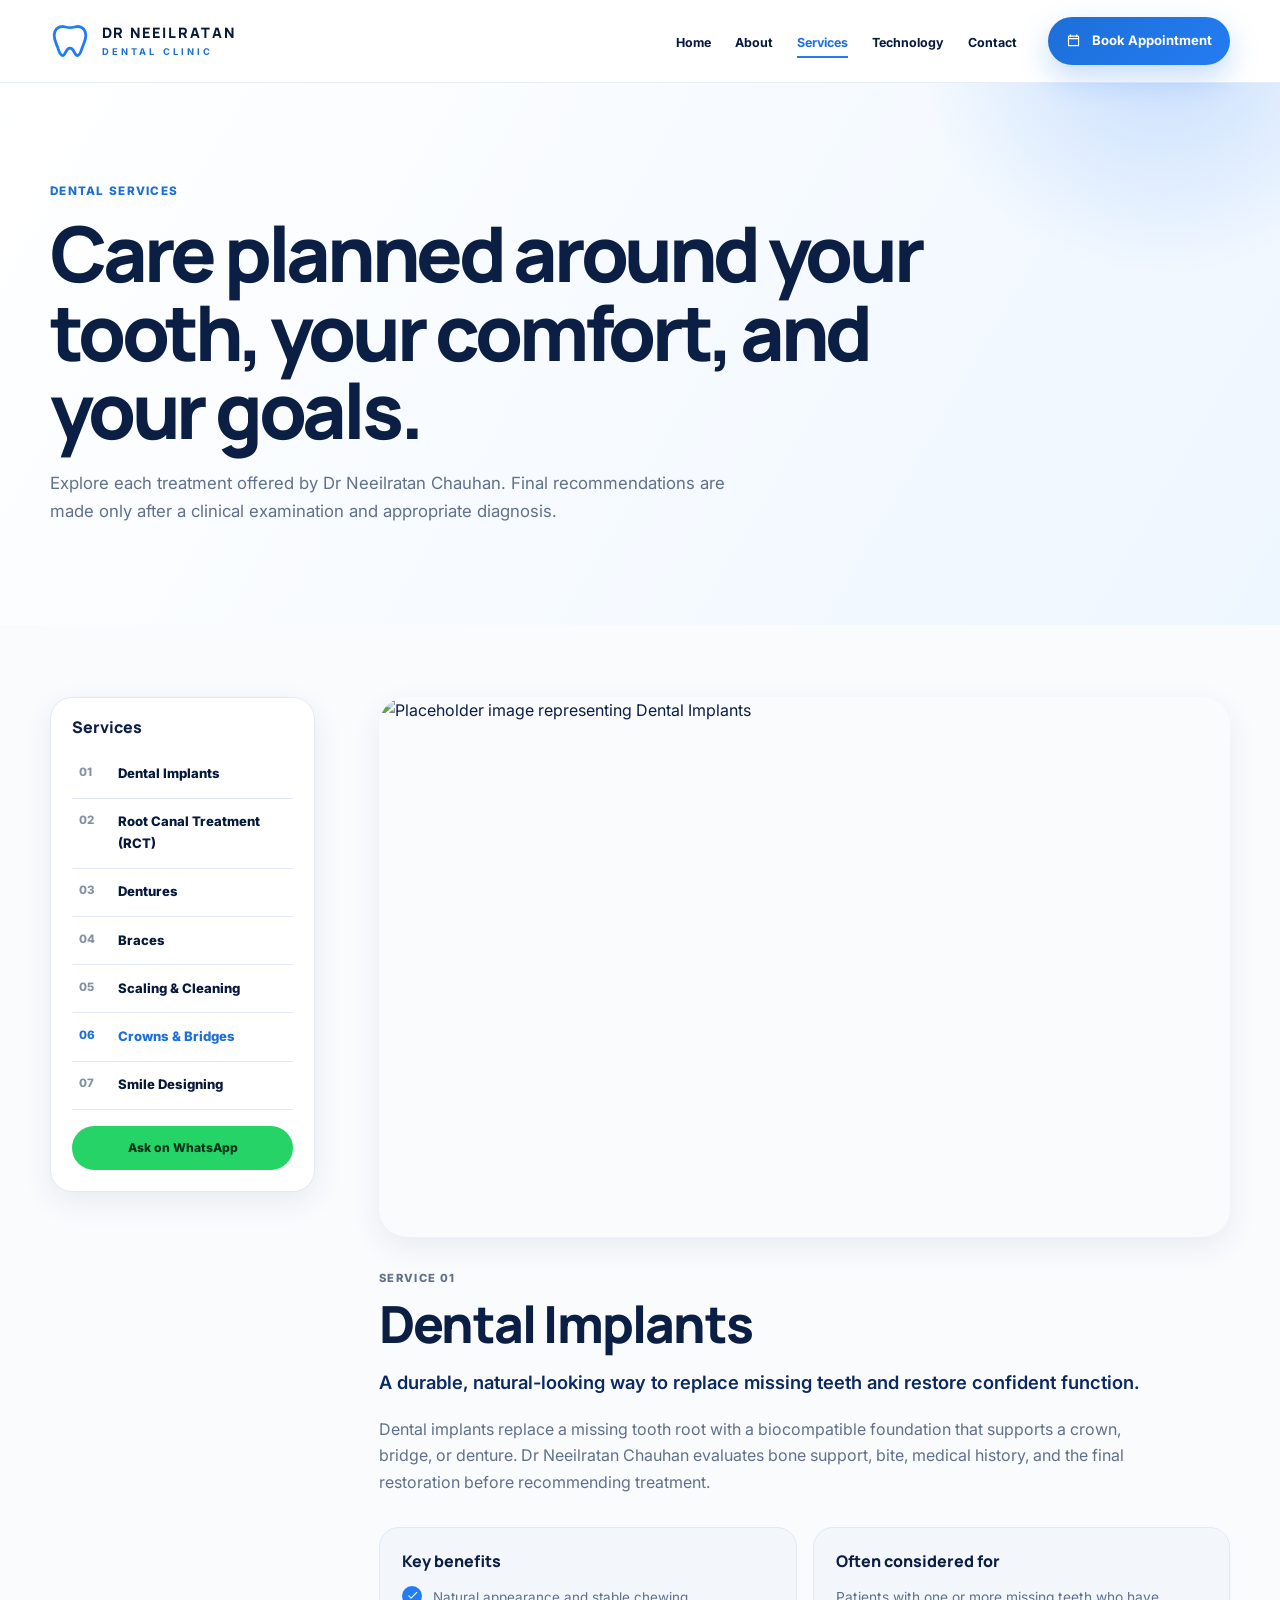
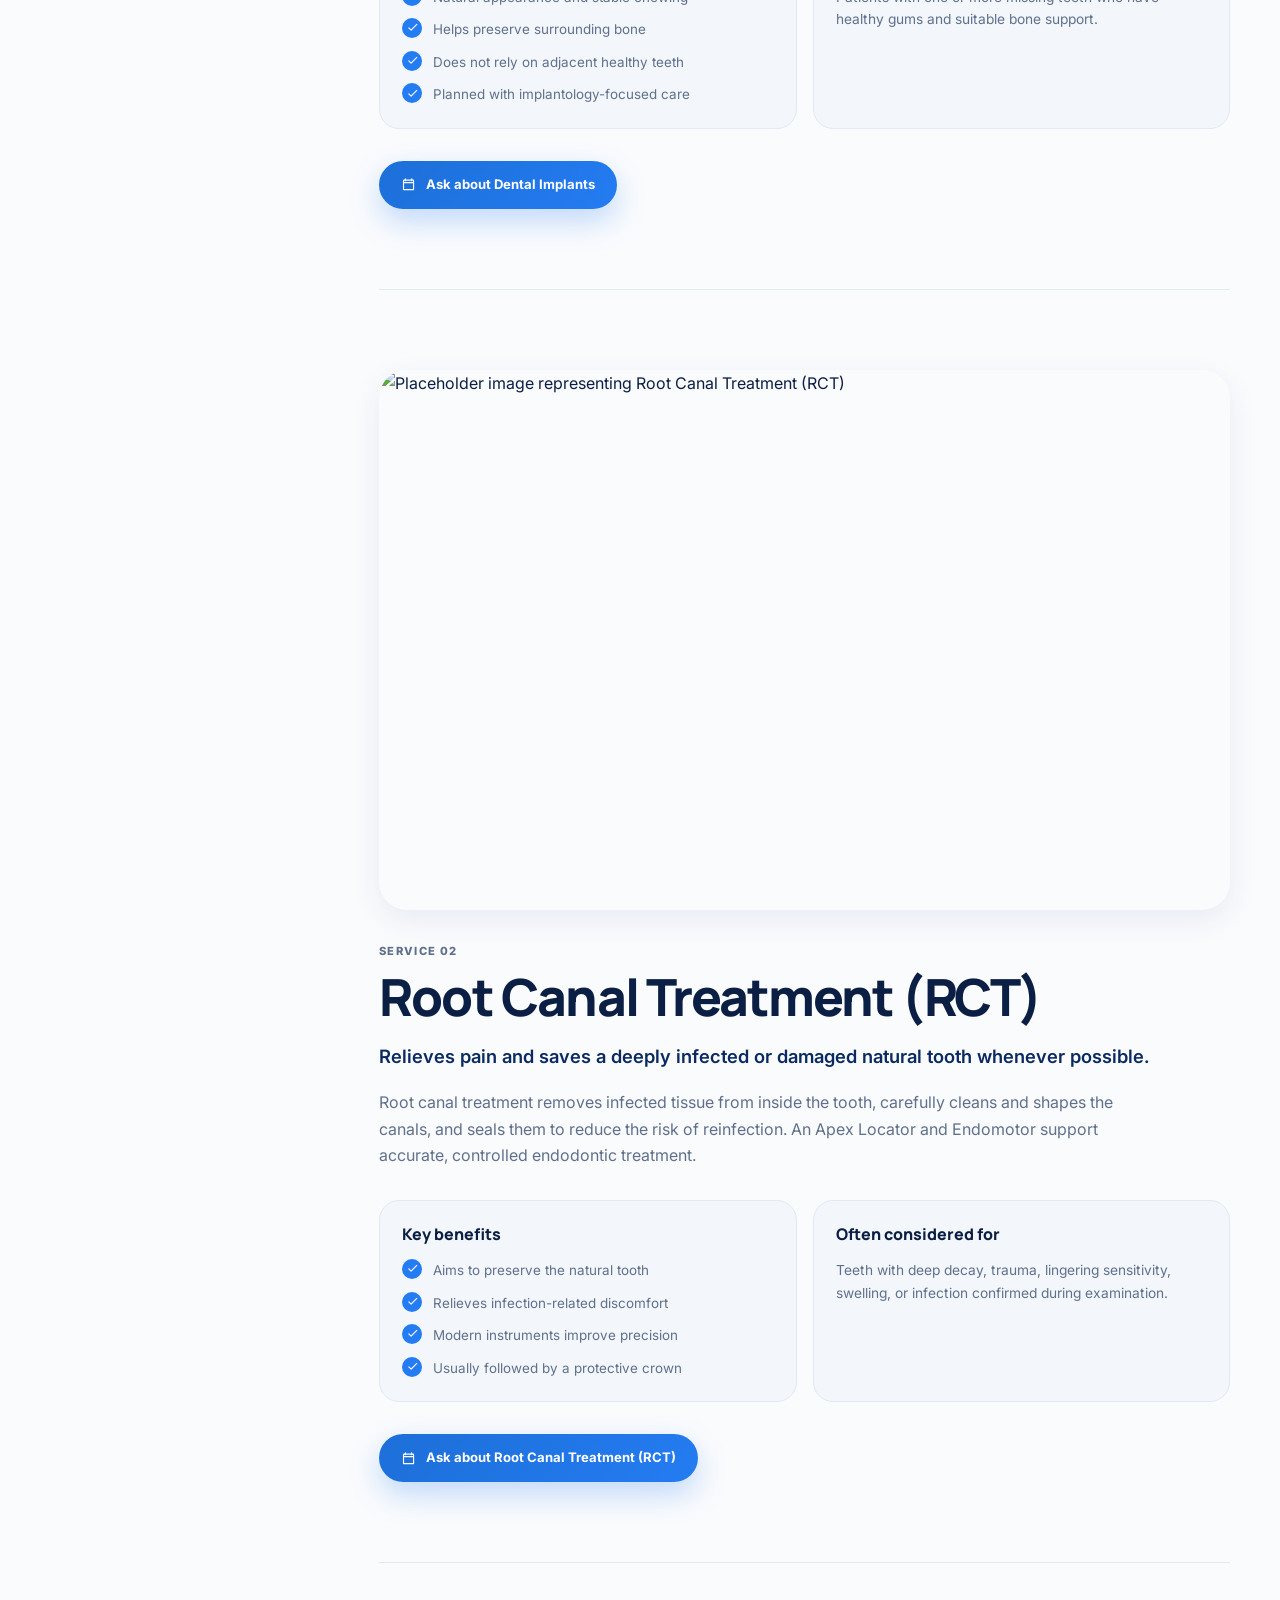
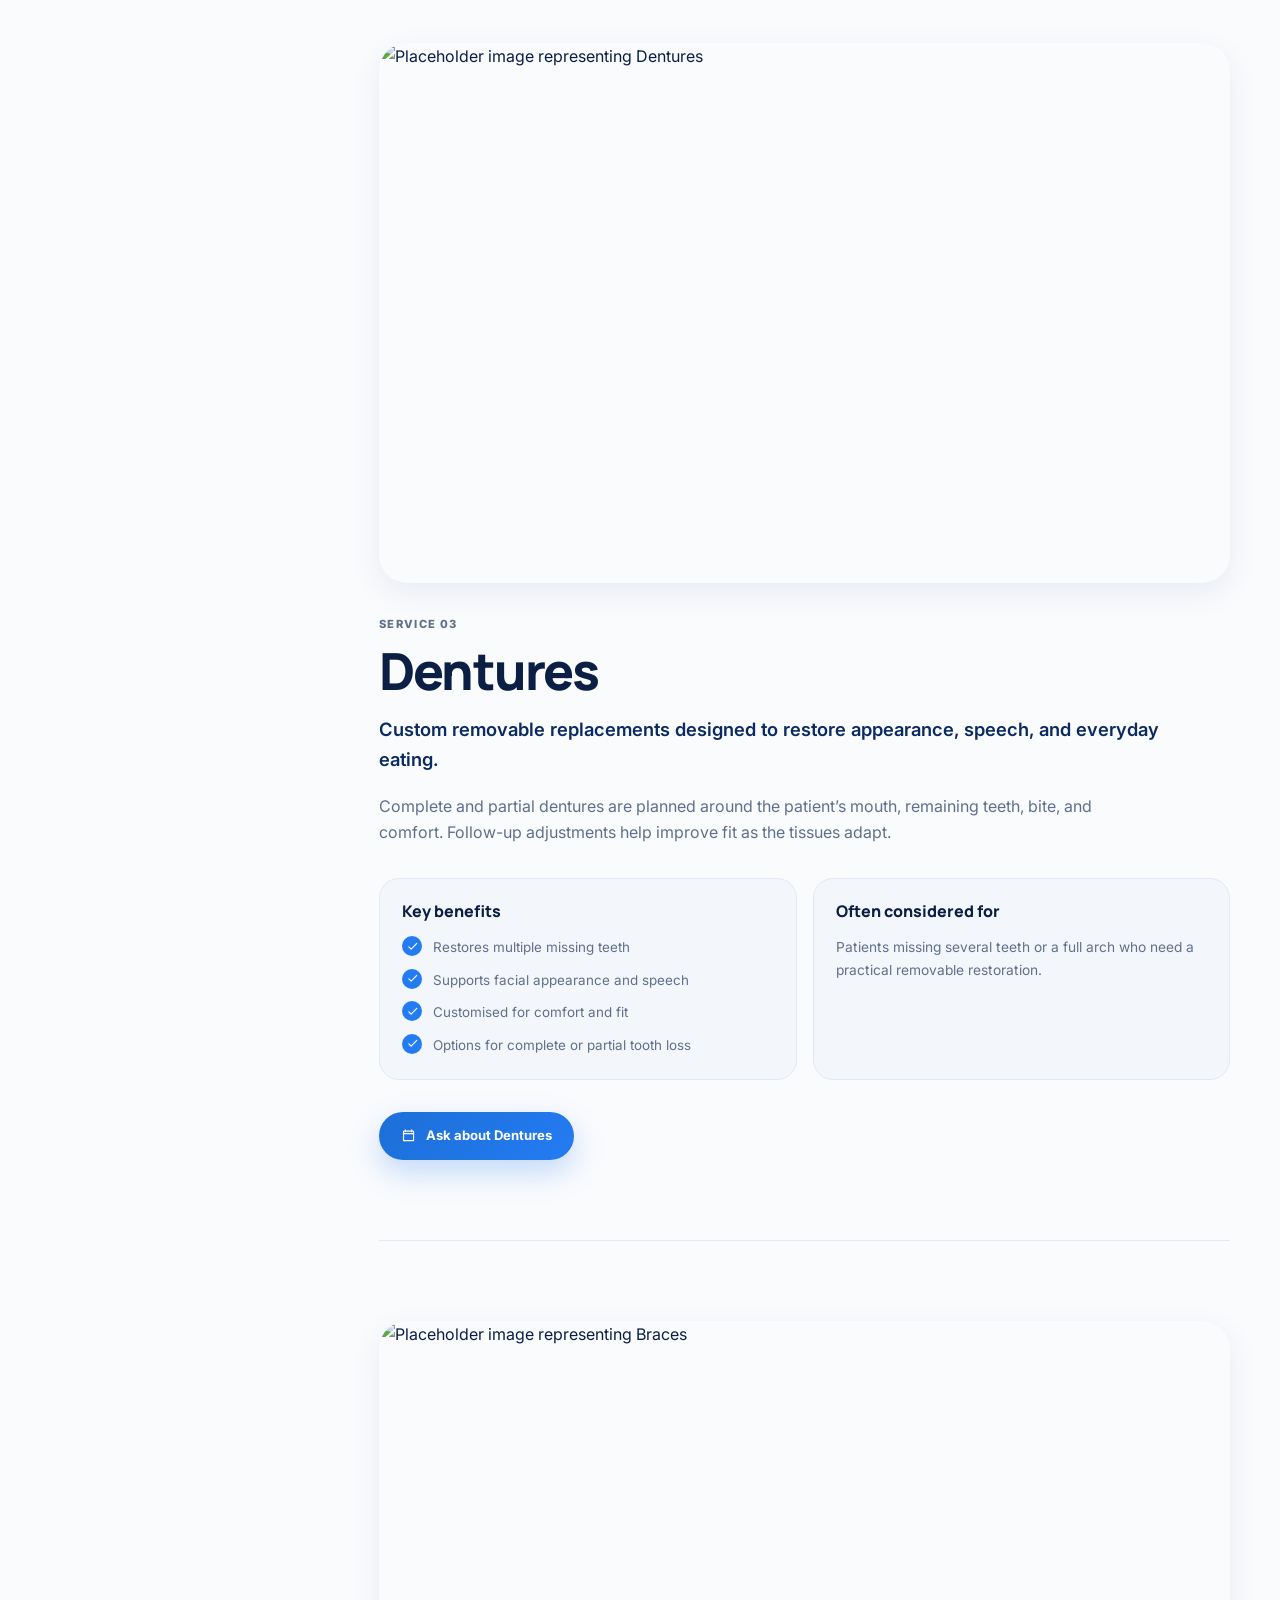
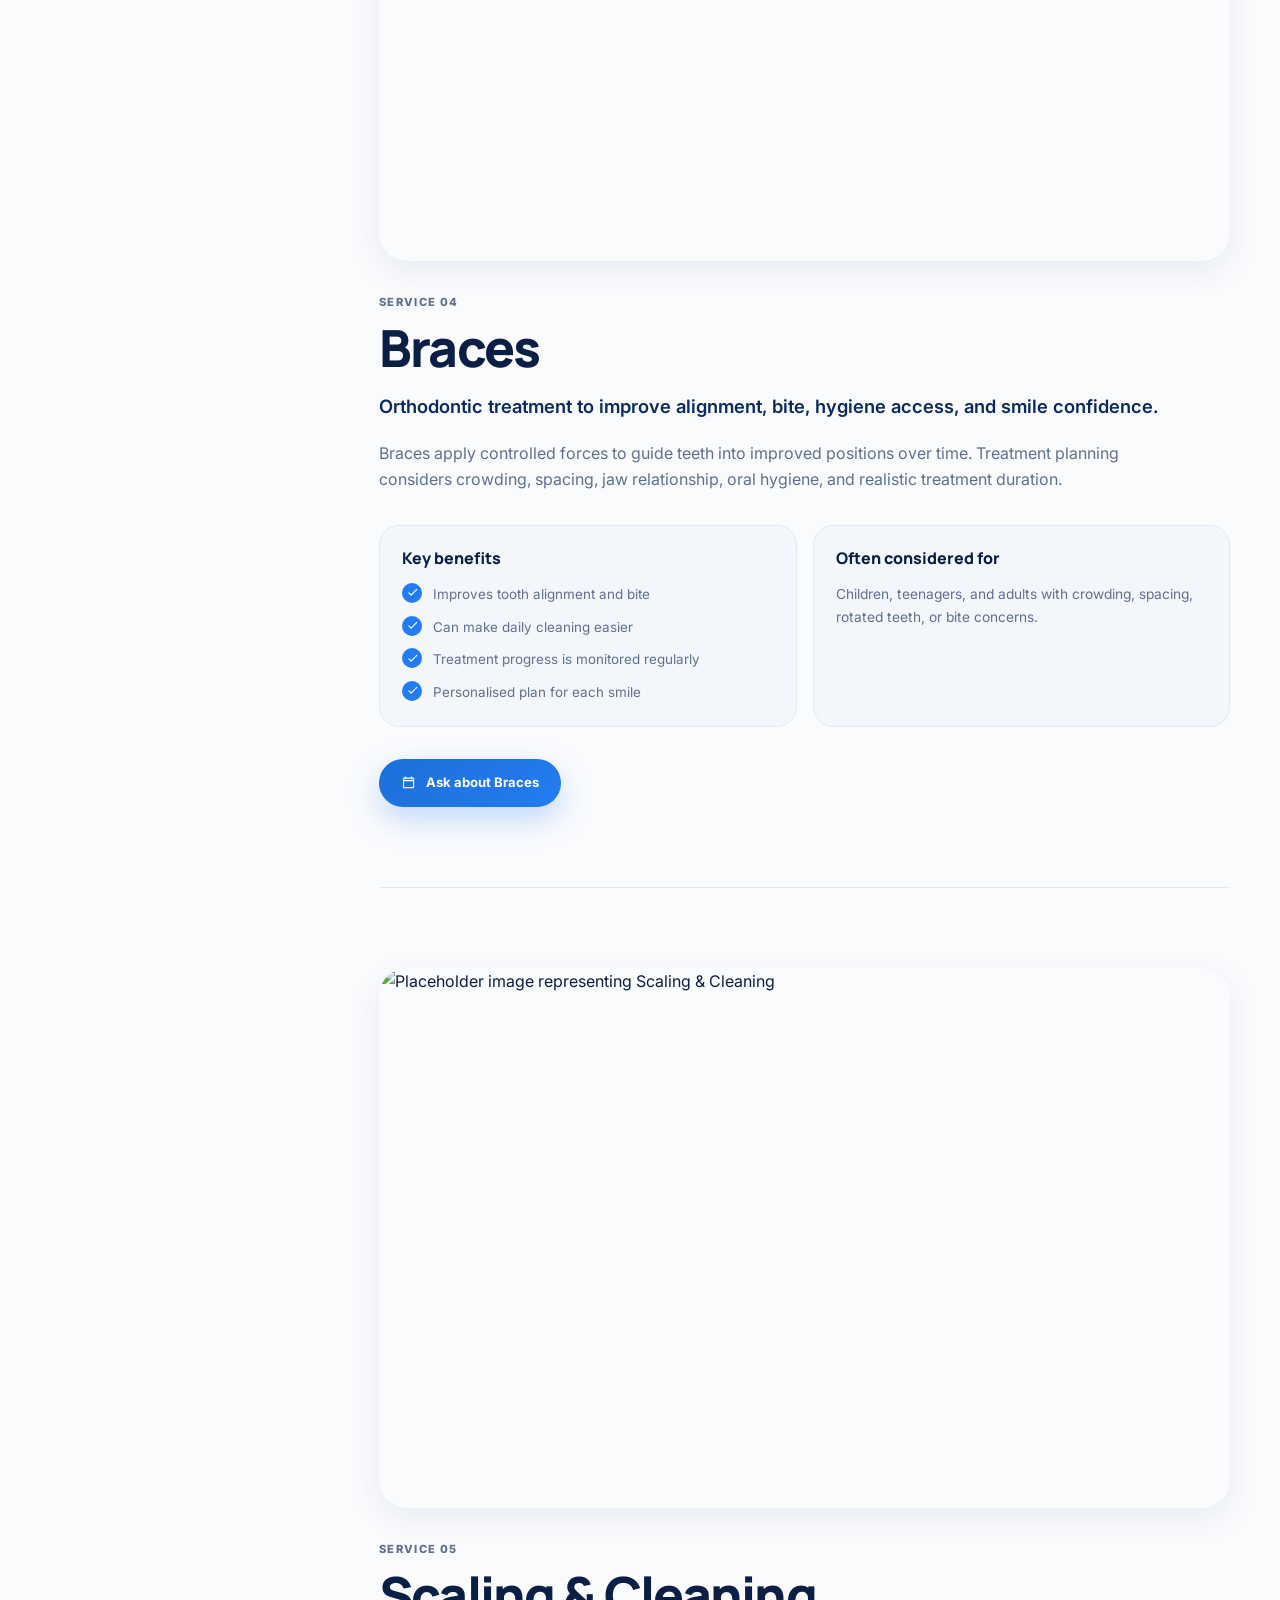
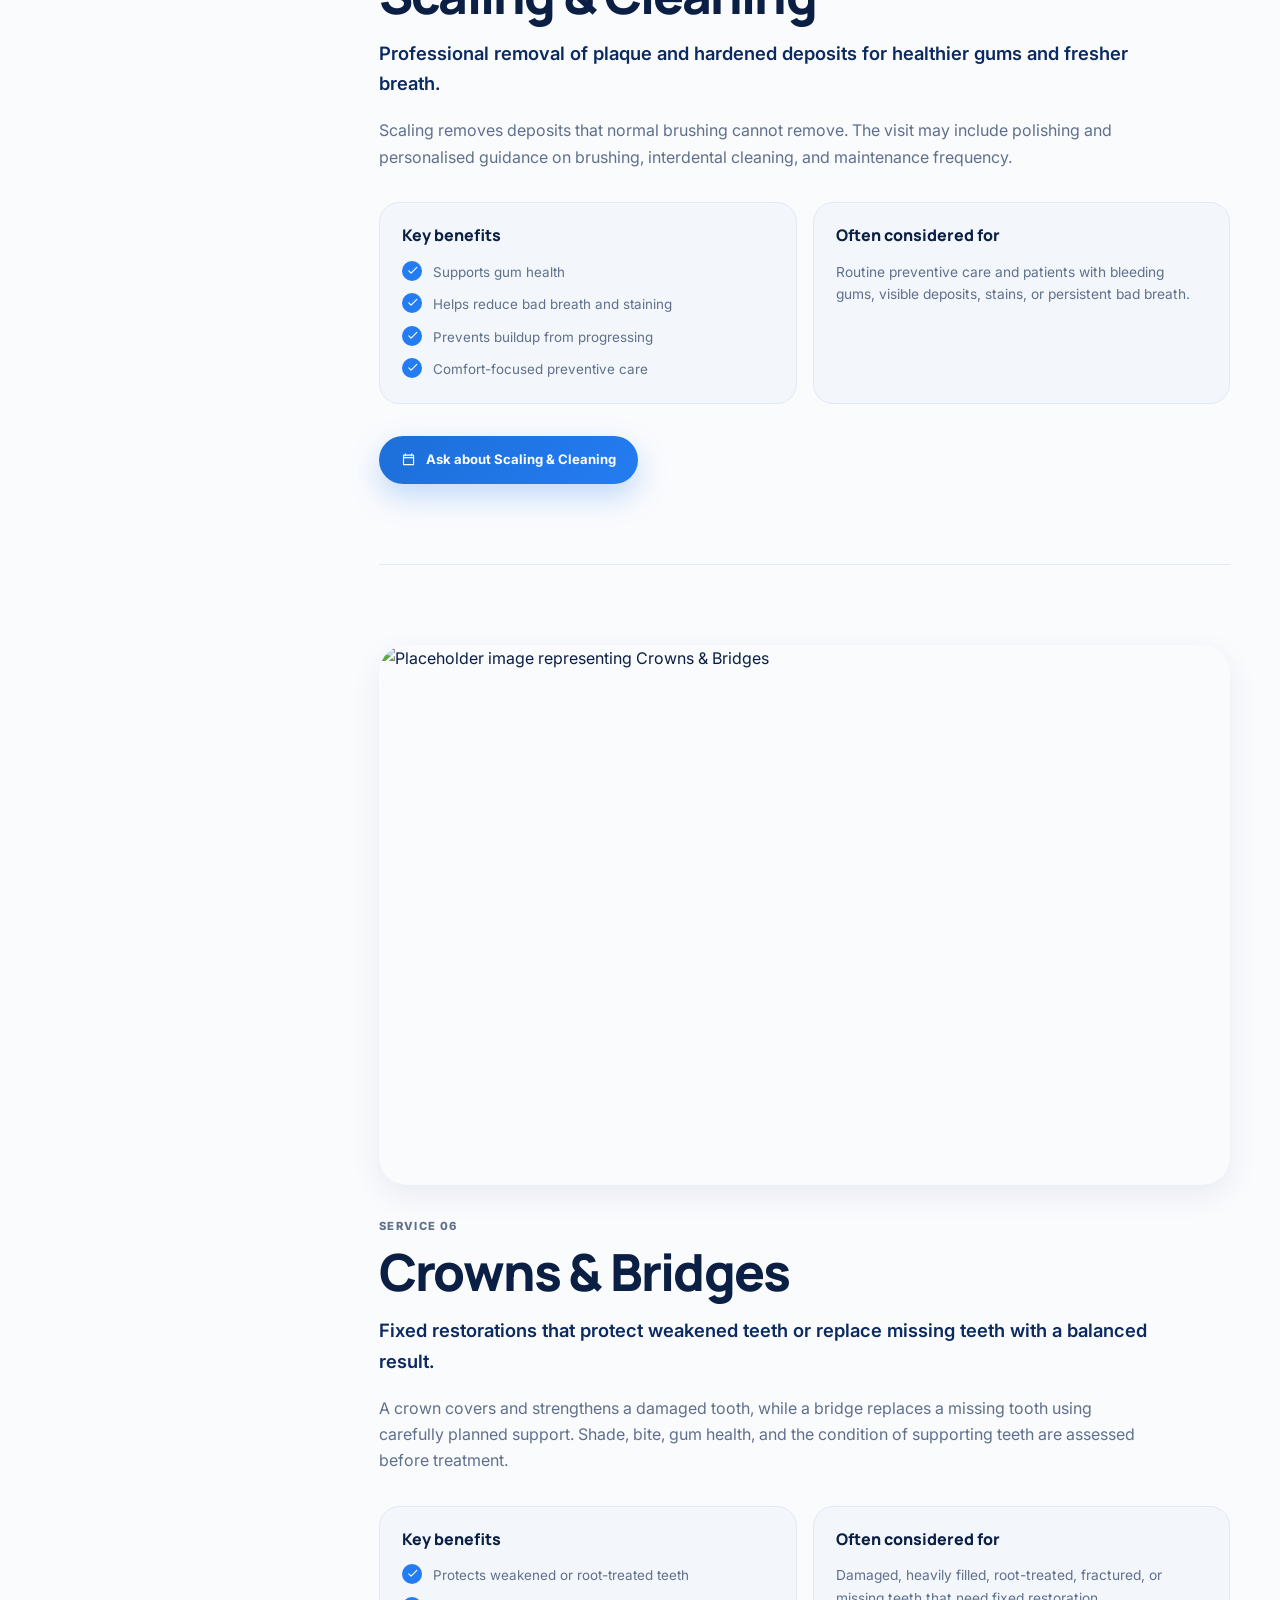
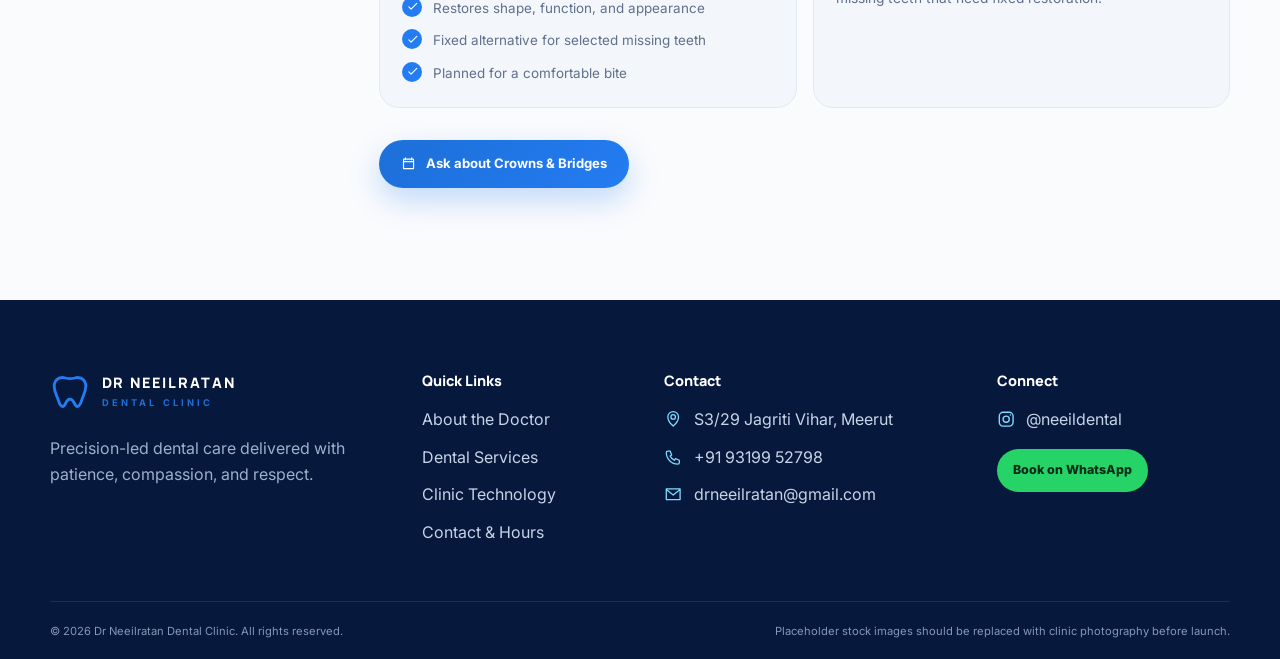
==== commit 897b6484: "Update services.html" ====
--- a/services.html
+++ b/services.html
@@ -90,7 +90,8 @@
             <li><a class="detail-menu-link" href="#dentures" data-detail-link>03 <span>Dentures</span></a></li>
             <li><a class="detail-menu-link" href="#braces" data-detail-link>04 <span>Braces</span></a></li>
             <li><a class="detail-menu-link" href="#scaling" data-detail-link>05 <span>Scaling & Cleaning</span></a></li>
-            <li><a class="detail-menu-link" href="#crowns-bridges" data-detail-link>06 <span>Crowns & Bridges</span></a>
+            <li><a class="detail-menu-link" href="#crowns-bridges" data-detail-link>06 <span>Crowns & Bridges</span></a></li>
+            <li><a class="detail-menu-link" href="#smile-designing" data-detail-link>07 <span>Smile Designing</span></a>
             </li>
           </ol><!-- /EL:WIDGET:Icon List --><!-- EL:WIDGET:Button --><a class="sidebar-whatsapp"
             href="https://wa.me/919319952798?text=Hello%20Dr%20Neeilratan%20Dental%20Clinic%2C%20I%20have%20a%20question%20about%20a%20dental%20service."
@@ -505,4 +506,4 @@
   <script src="script.js" defer></script>
 </body>
 
-</html>+</html>
--- a/custom.css
+++ b/custom.css
@@ -48,6 +48,34 @@
 button, input, select, textarea { font: inherit; }
 button { cursor: pointer; }
 ::selection { background: rgba(36,124,242,.2); color: var(--navy-950); }
+
+.review-avatar {
+  width: 50px;
+  height: 50px;
+  flex: 0 0 50px;
+
+  display: block;
+  position: relative;
+  overflow: hidden;
+
+  border-radius: 50%;
+  background: var(--navy-900);
+  border: 2px solid #ffffff;
+
+  box-shadow: 0 3px 10px rgba(11, 42, 97, 0.15);
+}
+.review-avatar-image {
+  position: absolute;
+  inset: 0;
+
+  display: block;
+  width: 100%;
+  height: 100%;
+
+  object-fit: cover;
+  object-position: center center;
+  border-radius: inherit;
+}
 
 .sr-only { position: absolute !important; width: 1px; height: 1px; padding: 0; margin: -1px; overflow: hidden; clip: rect(0,0,0,0); white-space: nowrap; border: 0; }
 .skip-link { position: fixed; left: 1rem; top: -5rem; z-index: 9999; padding: .75rem 1rem; border-radius: 10px; background: var(--navy-950); color: white; transition: top .2s; }
@@ -772,3 +800,51 @@
   }
   .reveal-on-scroll { opacity: 1; transform: none; }
 }
+
+.review-person {
+  margin-top: auto;
+  display: flex;
+  align-items: center;
+  gap: 0.8rem;
+}
+
+/* Review profile image — keep this at the bottom of custom.css */
+.review-card .review-person .review-avatar {
+  width: 46px !important;
+  height: 46px !important;
+  min-width: 46px !important;
+  flex: 0 0 46px !important;
+
+  display: block !important;
+  position: relative !important;
+  overflow: hidden !important;
+
+  padding: 0 !important;
+  margin: 0 !important;
+  border-radius: 50% !important;
+
+  background: #eaf4ff;
+  border: 2px solid #ffffff;
+  box-shadow: 0 3px 10px rgba(11, 42, 97, 0.18);
+}
+
+.review-card .review-person .review-avatar img,
+.review-card .review-person .review-avatar .review-avatar-image {
+  position: absolute !important;
+  inset: 0 !important;
+
+  display: block !important;
+  width: 100% !important;
+  height: 100% !important;
+
+  max-width: none !important;
+  padding: 0 !important;
+  margin: 0 !important;
+
+  object-fit: cover !important;
+  object-position: center !important;
+  border-radius: 50% !important;
+}
+
+
+.
